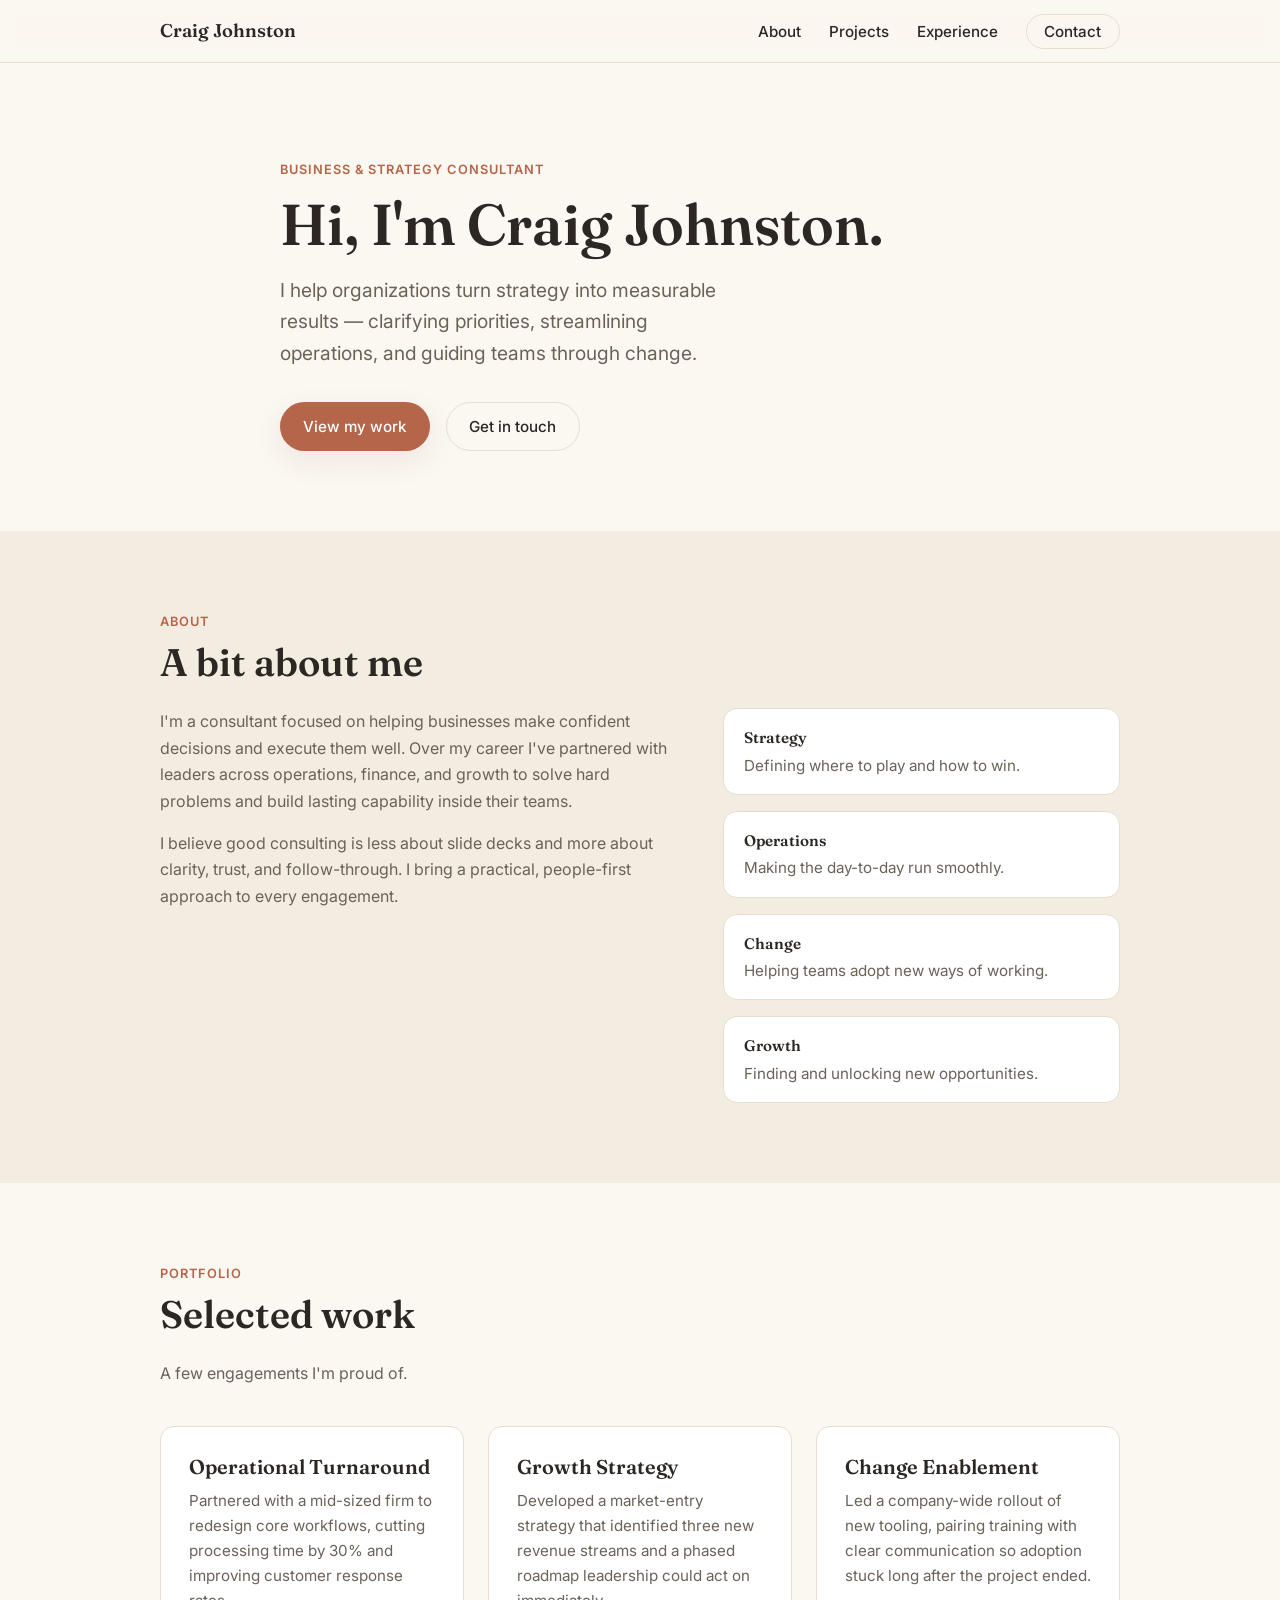
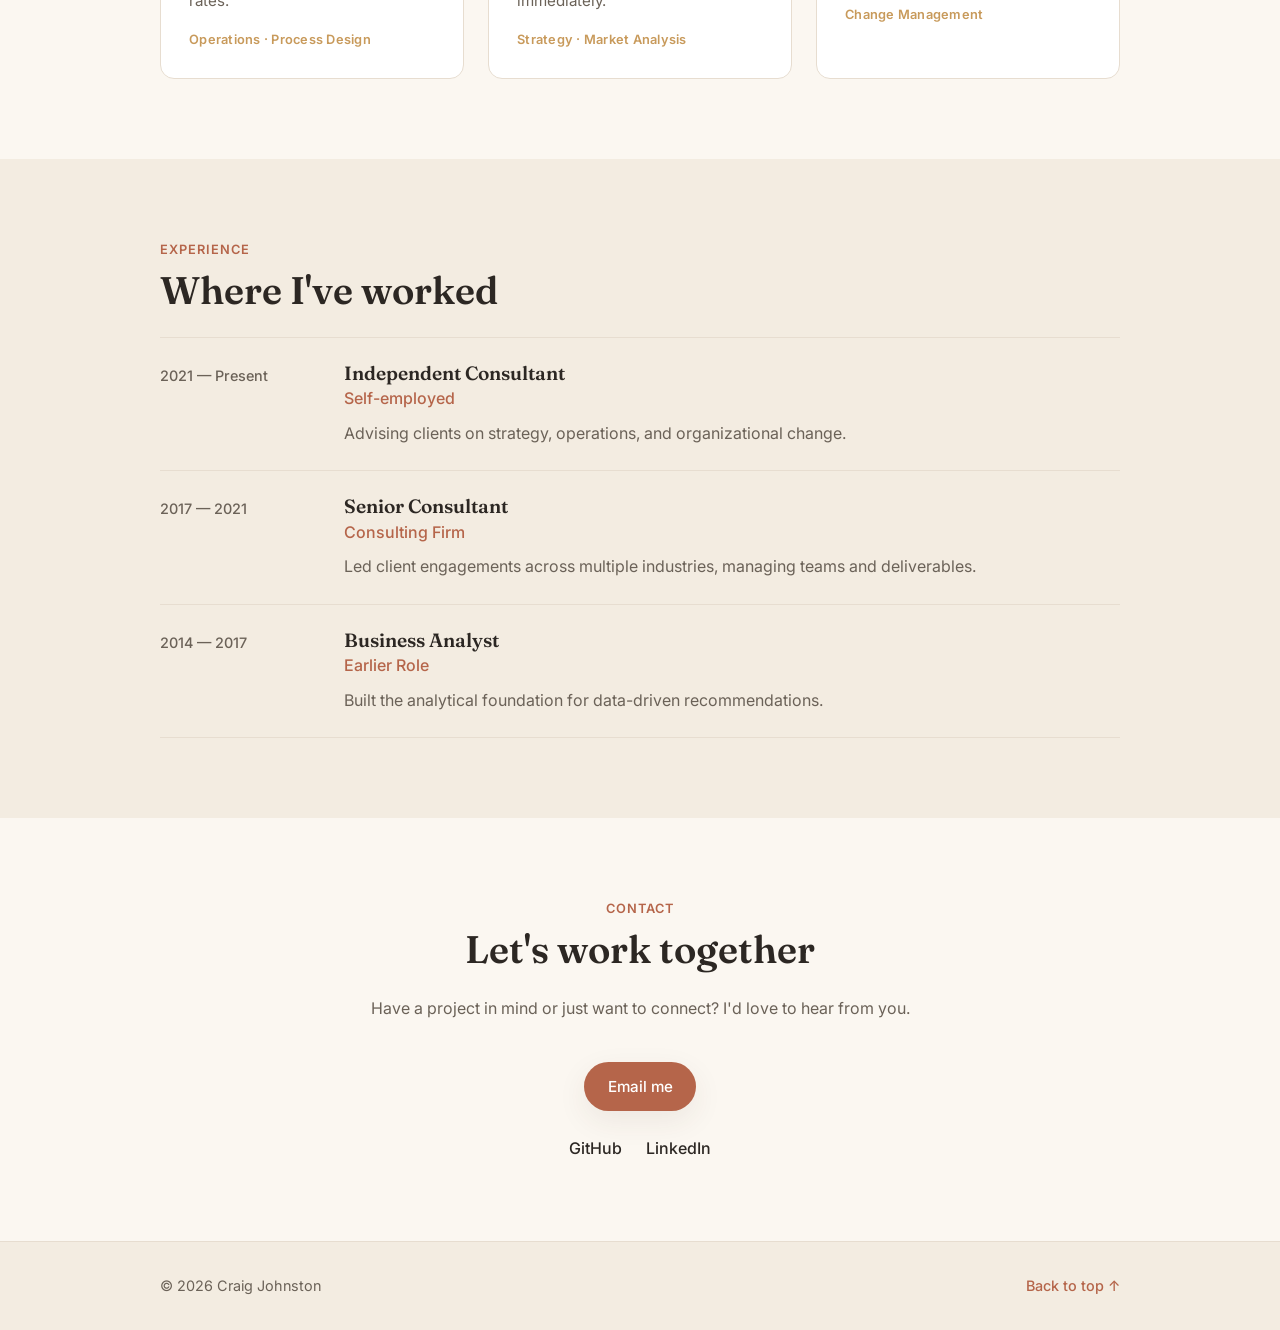
==== index.html @ 2a1696de "Initial commit: personal website Co-Authored-By: Claude Opus 4.7 (1M context) <noreply@anthropic.com" ====
<!DOCTYPE html>
<html lang="en">
<head>
  <meta charset="UTF-8" />
  <meta name="viewport" content="width=device-width, initial-scale=1.0" />
  <title>Craig Johnston — Consultant</title>
  <meta name="description" content="Craig Johnston — business consultant helping organizations turn strategy into measurable results." />

  <!-- Open Graph / social preview -->
  <meta property="og:title" content="Craig Johnston — Consultant" />
  <meta property="og:description" content="Business consultant helping organizations turn strategy into measurable results." />
  <meta property="og:type" content="website" />

  <link rel="icon" href="favicon.svg" type="image/svg+xml" />

  <!-- Fonts: Fraunces (serif headings) + Inter (body) -->
  <link rel="preconnect" href="https://fonts.googleapis.com" />
  <link rel="preconnect" href="https://fonts.gstatic.com" crossorigin />
  <link href="https://fonts.googleapis.com/css2?family=Fraunces:opsz,wght@9..144,400;9..144,500;9..144,600&family=Inter:wght@400;500;600&display=swap" rel="stylesheet" />

  <link rel="stylesheet" href="styles.css" />
</head>
<body>
  <!-- ===== Header / Nav ===== -->
  <header class="site-header" id="top">
    <nav class="nav container" aria-label="Primary">
      <a href="#top" class="brand">Craig&nbsp;Johnston</a>

      <button class="nav-toggle" aria-expanded="false" aria-controls="nav-menu" aria-label="Toggle menu">
        <span></span><span></span><span></span>
      </button>

      <ul class="nav-menu" id="nav-menu">
        <li><a href="#about">About</a></li>
        <li><a href="#projects">Projects</a></li>
        <li><a href="#experience">Experience</a></li>
        <li><a href="#contact" class="nav-cta">Contact</a></li>
      </ul>
    </nav>
  </header>

  <main>
    <!-- ===== Hero ===== -->
    <section class="hero container" id="hero">
      <p class="hero-eyebrow">Business &amp; Strategy Consultant</p>
      <h1 class="hero-title">Hi, I'm Craig Johnston.</h1>
      <p class="hero-lead">
        I help organizations turn strategy into measurable results — clarifying
        priorities, streamlining operations, and guiding teams through change.
      </p>
      <div class="hero-actions">
        <a href="#projects" class="btn btn-primary">View my work</a>
        <a href="#contact" class="btn btn-ghost">Get in touch</a>
      </div>
    </section>

    <!-- ===== About ===== -->
    <section class="section section-alt" id="about">
      <div class="container">
        <p class="section-eyebrow">About</p>
        <h2 class="section-title">A bit about me</h2>
        <div class="about-grid">
          <div class="about-text">
            <p>
              I'm a consultant focused on helping businesses make confident decisions
              and execute them well. Over my career I've partnered with leaders across
              operations, finance, and growth to solve hard problems and build lasting
              capability inside their teams.
            </p>
            <p>
              I believe good consulting is less about slide decks and more about
              clarity, trust, and follow-through. I bring a practical, people-first
              approach to every engagement.
            </p>
            <!-- Edit the paragraphs above to tell your real story. -->
          </div>
          <ul class="about-focus" aria-label="Areas of focus">
            <li><span>Strategy</span>Defining where to play and how to win.</li>
            <li><span>Operations</span>Making the day-to-day run smoothly.</li>
            <li><span>Change</span>Helping teams adopt new ways of working.</li>
            <li><span>Growth</span>Finding and unlocking new opportunities.</li>
          </ul>
        </div>
      </div>
    </section>

    <!-- ===== Projects / Portfolio ===== -->
    <section class="section" id="projects">
      <div class="container">
        <p class="section-eyebrow">Portfolio</p>
        <h2 class="section-title">Selected work</h2>
        <p class="section-intro">
          A few engagements I'm proud of. <!-- Replace these cards with your real projects. -->
        </p>

        <div class="cards">
          <article class="card">
            <h3 class="card-title">Operational Turnaround</h3>
            <p class="card-body">
              Partnered with a mid-sized firm to redesign core workflows, cutting
              processing time by 30% and improving customer response rates.
            </p>
            <p class="card-tag">Operations · Process Design</p>
          </article>

          <article class="card">
            <h3 class="card-title">Growth Strategy</h3>
            <p class="card-body">
              Developed a market-entry strategy that identified three new revenue
              streams and a phased roadmap leadership could act on immediately.
            </p>
            <p class="card-tag">Strategy · Market Analysis</p>
          </article>

          <article class="card">
            <h3 class="card-title">Change Enablement</h3>
            <p class="card-body">
              Led a company-wide rollout of new tooling, pairing training with clear
              communication so adoption stuck long after the project ended.
            </p>
            <p class="card-tag">Change Management</p>
          </article>
        </div>
      </div>
    </section>

    <!-- ===== Experience ===== -->
    <section class="section section-alt" id="experience">
      <div class="container">
        <p class="section-eyebrow">Experience</p>
        <h2 class="section-title">Where I've worked</h2>

        <ol class="timeline">
          <!-- Edit each entry: role, company, dates, and description. -->
          <li class="timeline-item">
            <div class="timeline-meta">
              <span class="timeline-date">2021 — Present</span>
            </div>
            <div class="timeline-content">
              <h3>Independent Consultant</h3>
              <p class="timeline-company">Self-employed</p>
              <p>Advising clients on strategy, operations, and organizational change.</p>
            </div>
          </li>

          <li class="timeline-item">
            <div class="timeline-meta">
              <span class="timeline-date">2017 — 2021</span>
            </div>
            <div class="timeline-content">
              <h3>Senior Consultant</h3>
              <p class="timeline-company">Consulting Firm</p>
              <p>Led client engagements across multiple industries, managing teams and deliverables.</p>
            </div>
          </li>

          <li class="timeline-item">
            <div class="timeline-meta">
              <span class="timeline-date">2014 — 2017</span>
            </div>
            <div class="timeline-content">
              <h3>Business Analyst</h3>
              <p class="timeline-company">Earlier Role</p>
              <p>Built the analytical foundation for data-driven recommendations.</p>
            </div>
          </li>
        </ol>

        <!-- To offer a downloadable résumé, add a PDF to this folder and uncomment:
        <p class="resume-link"><a class="btn btn-ghost" href="resume.pdf">Download résumé (PDF)</a></p>
        -->
      </div>
    </section>

    <!-- ===== Contact ===== -->
    <section class="section" id="contact">
      <div class="container contact">
        <p class="section-eyebrow">Contact</p>
        <h2 class="section-title">Let's work together</h2>
        <p class="section-intro">
          Have a project in mind or just want to connect? I'd love to hear from you.
        </p>
        <div class="contact-actions">
          <!-- Update this email address (or remove it) as you prefer. -->
          <a class="btn btn-primary" href="mailto:csjohnston92@gmail.com">Email me</a>
          <div class="social-links">
            <a href="https://github.com/CTJohnston9801" target="_blank" rel="noopener">GitHub</a>
            <!-- Add your real LinkedIn URL below. -->
            <a href="https://www.linkedin.com/" target="_blank" rel="noopener">LinkedIn</a>
          </div>
        </div>
      </div>
    </section>
  </main>

  <!-- ===== Footer ===== -->
  <footer class="site-footer">
    <div class="container">
      <p>&copy; <span id="year"></span> Craig Johnston</p>
      <a href="#top" class="back-to-top">Back to top ↑</a>
    </div>
  </footer>

  <script src="script.js"></script>
</body>
</html>
---- styles.css ----
/* ===========================================================
   Craig Johnston — personal site
   Warm & professional theme
   =========================================================== */

:root {
  --bg:        #fbf7f1;  /* warm cream */
  --bg-alt:    #f3ece1;  /* deeper cream for alternating sections */
  --card:      #ffffff;
  --ink:       #2c2723;  /* warm near-black */
  --muted:     #6b6258;  /* warm gray, secondary text */
  --accent:    #b5654a;  /* clay / terracotta */
  --accent-dk: #934f3a;  /* darker clay for hover */
  --gold:      #c89a5b;  /* soft secondary accent */
  --border:    #e7ddd0;

  --maxw: 960px;
  --radius: 14px;
  --shadow: 0 10px 30px rgba(76, 56, 42, 0.08);

  --font-head: "Fraunces", Georgia, "Times New Roman", serif;
  --font-body: "Inter", system-ui, -apple-system, "Segoe UI", Roboto, sans-serif;
}

/* ----- Reset & base ----- */
*, *::before, *::after { box-sizing: border-box; }

html { scroll-behavior: smooth; scroll-padding-top: 80px; }

body {
  margin: 0;
  font-family: var(--font-body);
  color: var(--ink);
  background: var(--bg);
  line-height: 1.65;
  -webkit-font-smoothing: antialiased;
}

h1, h2, h3 { font-family: var(--font-head); font-weight: 600; line-height: 1.15; margin: 0; }

p { margin: 0 0 1rem; }

a { color: var(--accent); text-decoration: none; transition: color 0.2s ease; }
a:hover { color: var(--accent-dk); }

.container { width: min(var(--maxw), 92vw); margin-inline: auto; }

/* ----- Buttons ----- */
.btn {
  display: inline-block;
  padding: 0.7rem 1.4rem;
  border-radius: 999px;
  font-weight: 500;
  font-size: 0.95rem;
  cursor: pointer;
  transition: transform 0.15s ease, background 0.2s ease, color 0.2s ease, box-shadow 0.2s ease;
  border: 1.5px solid transparent;
}
.btn:hover { transform: translateY(-2px); }

.btn-primary { background: var(--accent); color: #fff; box-shadow: var(--shadow); }
.btn-primary:hover { background: var(--accent-dk); color: #fff; }

.btn-ghost { background: transparent; color: var(--ink); border-color: var(--border); }
.btn-ghost:hover { border-color: var(--accent); color: var(--accent); }

/* ----- Header / Nav ----- */
.site-header {
  position: sticky;
  top: 0;
  z-index: 50;
  background: rgba(251, 247, 241, 0.85);
  backdrop-filter: saturate(180%) blur(10px);
  border-bottom: 1px solid var(--border);
}
.nav {
  display: flex;
  align-items: center;
  justify-content: space-between;
  padding: 1rem 0;
}
.brand {
  font-family: var(--font-head);
  font-weight: 600;
  font-size: 1.15rem;
  color: var(--ink);
}
.brand:hover { color: var(--accent); }

.nav-menu {
  display: flex;
  gap: 1.75rem;
  list-style: none;
  margin: 0;
  padding: 0;
  align-items: center;
}
.nav-menu a { color: var(--ink); font-weight: 500; font-size: 0.95rem; }
.nav-menu a:hover { color: var(--accent); }
.nav-cta {
  padding: 0.45rem 1.1rem;
  border: 1.5px solid var(--border);
  border-radius: 999px;
}
.nav-cta:hover { border-color: var(--accent); }

.nav-toggle {
  display: none;
  flex-direction: column;
  gap: 5px;
  background: none;
  border: 0;
  cursor: pointer;
  padding: 6px;
}
.nav-toggle span {
  display: block;
  width: 24px;
  height: 2px;
  background: var(--ink);
  transition: transform 0.25s ease, opacity 0.25s ease;
}

/* ----- Hero ----- */
.hero { padding: 6rem 0 5rem; max-width: 720px; }
.hero-eyebrow {
  color: var(--accent);
  font-weight: 600;
  letter-spacing: 0.08em;
  text-transform: uppercase;
  font-size: 0.8rem;
  margin-bottom: 0.75rem;
}
.hero-title { font-size: clamp(2.4rem, 6vw, 3.6rem); margin-bottom: 1rem; }
.hero-lead { font-size: 1.2rem; color: var(--muted); max-width: 38ch; }
.hero-actions { display: flex; gap: 1rem; flex-wrap: wrap; margin-top: 2rem; }

/* ----- Sections ----- */
.section { padding: 5rem 0; }
.section-alt { background: var(--bg-alt); }
.section-eyebrow {
  color: var(--accent);
  font-weight: 600;
  letter-spacing: 0.08em;
  text-transform: uppercase;
  font-size: 0.8rem;
  margin-bottom: 0.5rem;
}
.section-title { font-size: clamp(1.8rem, 4vw, 2.4rem); margin-bottom: 1.5rem; }
.section-intro { color: var(--muted); max-width: 55ch; margin-bottom: 2.5rem; }

/* ----- About ----- */
.about-grid { display: grid; grid-template-columns: 1.3fr 1fr; gap: 3rem; align-items: start; }
.about-text p { color: var(--muted); }
.about-focus { list-style: none; margin: 0; padding: 0; display: grid; gap: 1rem; }
.about-focus li {
  background: var(--card);
  border: 1px solid var(--border);
  border-radius: var(--radius);
  padding: 1rem 1.2rem;
  font-size: 0.95rem;
  color: var(--muted);
}
.about-focus span {
  display: block;
  font-family: var(--font-head);
  font-weight: 600;
  color: var(--ink);
  margin-bottom: 0.15rem;
}

/* ----- Cards / Projects ----- */
.cards { display: grid; grid-template-columns: repeat(3, 1fr); gap: 1.5rem; }
.card {
  background: var(--card);
  border: 1px solid var(--border);
  border-radius: var(--radius);
  padding: 1.75rem;
  transition: transform 0.2s ease, box-shadow 0.2s ease;
}
.card:hover { transform: translateY(-4px); box-shadow: var(--shadow); }
.card-title { font-size: 1.25rem; margin-bottom: 0.6rem; }
.card-body { color: var(--muted); font-size: 0.95rem; }
.card-tag {
  margin: 0;
  font-size: 0.8rem;
  color: var(--gold);
  font-weight: 600;
  letter-spacing: 0.02em;
}

/* ----- Timeline / Experience ----- */
.timeline { list-style: none; margin: 0; padding: 0; display: grid; gap: 0; }
.timeline-item {
  display: grid;
  grid-template-columns: 160px 1fr;
  gap: 1.5rem;
  padding: 1.5rem 0;
  border-top: 1px solid var(--border);
}
.timeline-item:last-child { border-bottom: 1px solid var(--border); }
.timeline-date { color: var(--muted); font-size: 0.9rem; font-weight: 500; }
.timeline-content h3 { font-size: 1.2rem; }
.timeline-company { color: var(--accent); font-weight: 500; margin: 0.1rem 0 0.5rem; }
.timeline-content p:last-child { color: var(--muted); margin: 0; }
.resume-link { margin-top: 2rem; }

/* ----- Contact ----- */
.contact { text-align: center; max-width: 640px; }
.contact .section-eyebrow,
.contact .section-intro { margin-inline: auto; }
.contact-actions { display: flex; flex-direction: column; align-items: center; gap: 1.5rem; }
.social-links { display: flex; gap: 1.5rem; }
.social-links a { font-weight: 500; color: var(--ink); }
.social-links a:hover { color: var(--accent); }

/* ----- Footer ----- */
.site-footer {
  border-top: 1px solid var(--border);
  padding: 2rem 0;
  background: var(--bg-alt);
}
.site-footer .container {
  display: flex;
  justify-content: space-between;
  align-items: center;
  flex-wrap: wrap;
  gap: 1rem;
}
.site-footer p { margin: 0; color: var(--muted); font-size: 0.9rem; }
.back-to-top { font-size: 0.9rem; font-weight: 500; }

/* ----- Scroll reveal ----- */
.reveal { opacity: 0; transform: translateY(20px); transition: opacity 0.6s ease, transform 0.6s ease; }
.reveal.is-visible { opacity: 1; transform: none; }

/* ----- Responsive ----- */
@media (max-width: 760px) {
  .nav-toggle { display: flex; }
  .nav-menu {
    position: absolute;
    top: 100%;
    left: 0;
    right: 0;
    flex-direction: column;
    gap: 0;
    background: var(--bg);
    border-bottom: 1px solid var(--border);
    padding: 0.5rem 0;
    max-height: 0;
    overflow: hidden;
    transition: max-height 0.3s ease;
  }
  .nav-menu.open { max-height: 320px; }
  .nav-menu li { width: 100%; }
  .nav-menu a { display: block; padding: 0.85rem 4vw; width: 100%; }
  .nav-cta { border: 0; border-radius: 0; }

  .about-grid { grid-template-columns: 1fr; gap: 2rem; }
  .cards { grid-template-columns: 1fr; }
  .timeline-item { grid-template-columns: 1fr; gap: 0.4rem; }
}

/* ----- Respect reduced-motion preferences ----- */
@media (prefers-reduced-motion: reduce) {
  html { scroll-behavior: auto; }
  * { transition: none !important; }
  .reveal { opacity: 1; transform: none; }
}
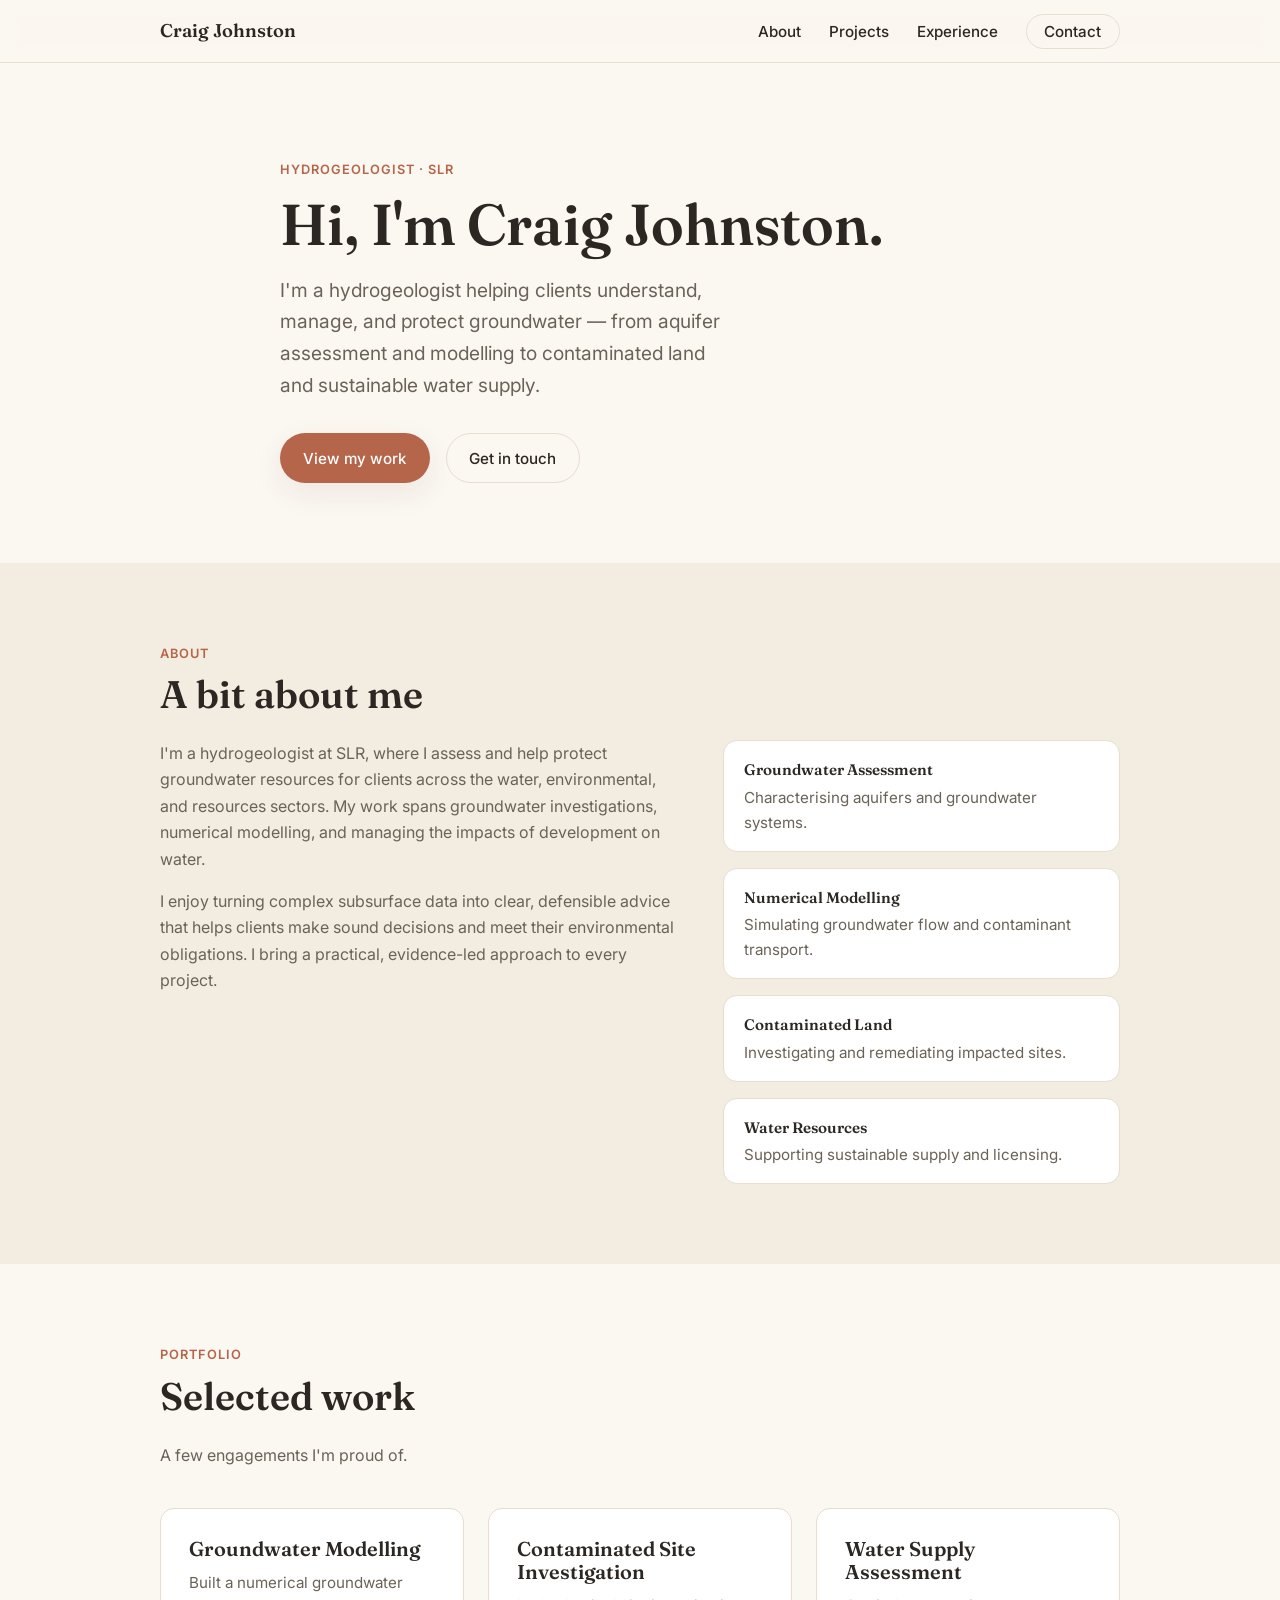
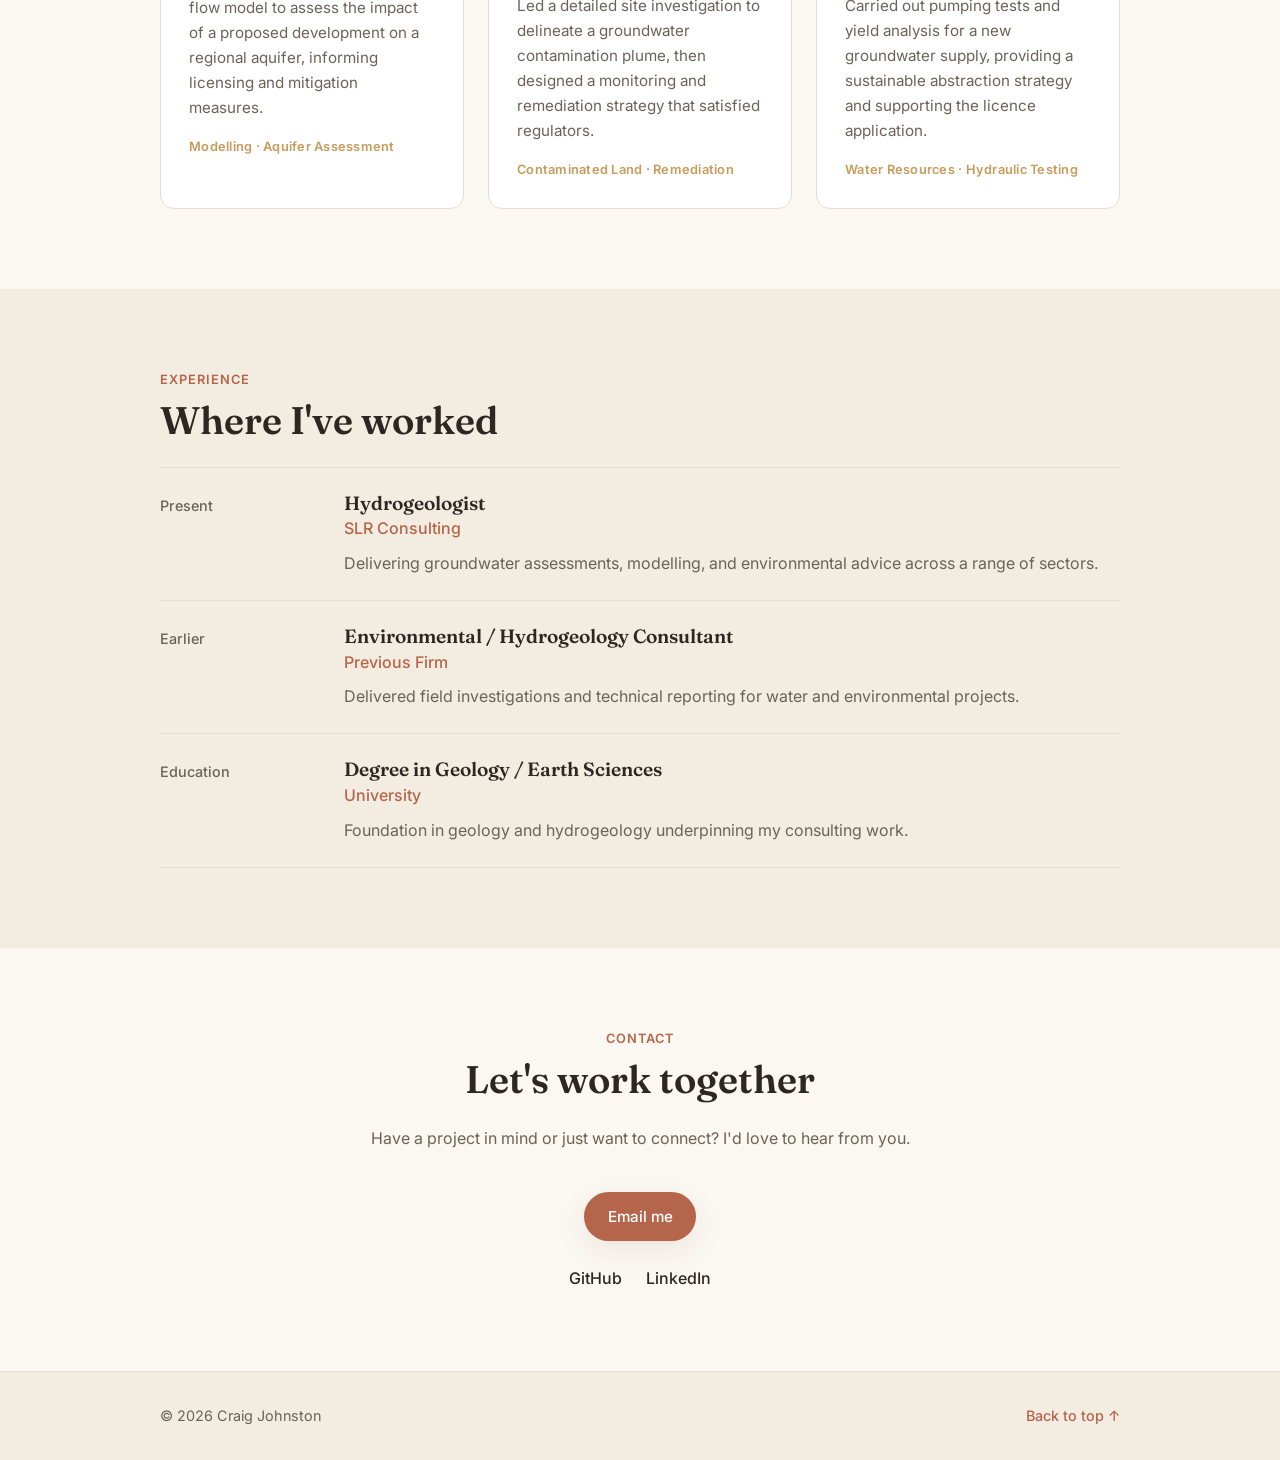
==== commit 5545a867: "Retheme content: hydrogeologist at SLR Co-Authored-By: Claude Opus 4.7 (1M context) <noreply@anthrop" ====
--- a/index.html
+++ b/index.html
@@ -3,12 +3,12 @@
 <head>
   <meta charset="UTF-8" />
   <meta name="viewport" content="width=device-width, initial-scale=1.0" />
-  <title>Craig Johnston — Consultant</title>
-  <meta name="description" content="Craig Johnston — business consultant helping organizations turn strategy into measurable results." />
+  <title>Craig Johnston — Hydrogeologist</title>
+  <meta name="description" content="Craig Johnston — hydrogeologist at SLR, specialising in groundwater assessment, modelling, and environmental advice." />
 
   <!-- Open Graph / social preview -->
-  <meta property="og:title" content="Craig Johnston — Consultant" />
-  <meta property="og:description" content="Business consultant helping organizations turn strategy into measurable results." />
+  <meta property="og:title" content="Craig Johnston — Hydrogeologist" />
+  <meta property="og:description" content="Hydrogeologist at SLR — groundwater assessment, modelling, and environmental advice." />
   <meta property="og:type" content="website" />
 
   <link rel="icon" href="favicon.svg" type="image/svg+xml" />
@@ -42,11 +42,12 @@
   <main>
     <!-- ===== Hero ===== -->
     <section class="hero container" id="hero">
-      <p class="hero-eyebrow">Business &amp; Strategy Consultant</p>
+      <p class="hero-eyebrow">Hydrogeologist · SLR</p>
       <h1 class="hero-title">Hi, I'm Craig Johnston.</h1>
       <p class="hero-lead">
-        I help organizations turn strategy into measurable results — clarifying
-        priorities, streamlining operations, and guiding teams through change.
+        I'm a hydrogeologist helping clients understand, manage, and protect
+        groundwater — from aquifer assessment and modelling to contaminated land
+        and sustainable water supply.
       </p>
       <div class="hero-actions">
         <a href="#projects" class="btn btn-primary">View my work</a>
@@ -62,23 +63,23 @@
         <div class="about-grid">
           <div class="about-text">
             <p>
-              I'm a consultant focused on helping businesses make confident decisions
-              and execute them well. Over my career I've partnered with leaders across
-              operations, finance, and growth to solve hard problems and build lasting
-              capability inside their teams.
+              I'm a hydrogeologist at SLR, where I assess and help protect groundwater
+              resources for clients across the water, environmental, and resources
+              sectors. My work spans groundwater investigations, numerical modelling,
+              and managing the impacts of development on water.
             </p>
             <p>
-              I believe good consulting is less about slide decks and more about
-              clarity, trust, and follow-through. I bring a practical, people-first
-              approach to every engagement.
+              I enjoy turning complex subsurface data into clear, defensible advice
+              that helps clients make sound decisions and meet their environmental
+              obligations. I bring a practical, evidence-led approach to every project.
             </p>
             <!-- Edit the paragraphs above to tell your real story. -->
           </div>
           <ul class="about-focus" aria-label="Areas of focus">
-            <li><span>Strategy</span>Defining where to play and how to win.</li>
-            <li><span>Operations</span>Making the day-to-day run smoothly.</li>
-            <li><span>Change</span>Helping teams adopt new ways of working.</li>
-            <li><span>Growth</span>Finding and unlocking new opportunities.</li>
+            <li><span>Groundwater Assessment</span>Characterising aquifers and groundwater systems.</li>
+            <li><span>Numerical Modelling</span>Simulating groundwater flow and contaminant transport.</li>
+            <li><span>Contaminated Land</span>Investigating and remediating impacted sites.</li>
+            <li><span>Water Resources</span>Supporting sustainable supply and licensing.</li>
           </ul>
         </div>
       </div>
@@ -95,30 +96,33 @@
 
         <div class="cards">
           <article class="card">
-            <h3 class="card-title">Operational Turnaround</h3>
+            <h3 class="card-title">Groundwater Modelling</h3>
             <p class="card-body">
-              Partnered with a mid-sized firm to redesign core workflows, cutting
-              processing time by 30% and improving customer response rates.
-            </p>
-            <p class="card-tag">Operations · Process Design</p>
+              Built a numerical groundwater flow model to assess the impact of a
+              proposed development on a regional aquifer, informing licensing and
+              mitigation measures.
+            </p>
+            <p class="card-tag">Modelling · Aquifer Assessment</p>
           </article>
 
           <article class="card">
-            <h3 class="card-title">Growth Strategy</h3>
+            <h3 class="card-title">Contaminated Site Investigation</h3>
             <p class="card-body">
-              Developed a market-entry strategy that identified three new revenue
-              streams and a phased roadmap leadership could act on immediately.
-            </p>
-            <p class="card-tag">Strategy · Market Analysis</p>
+              Led a detailed site investigation to delineate a groundwater
+              contamination plume, then designed a monitoring and remediation
+              strategy that satisfied regulators.
+            </p>
+            <p class="card-tag">Contaminated Land · Remediation</p>
           </article>
 
           <article class="card">
-            <h3 class="card-title">Change Enablement</h3>
+            <h3 class="card-title">Water Supply Assessment</h3>
             <p class="card-body">
-              Led a company-wide rollout of new tooling, pairing training with clear
-              communication so adoption stuck long after the project ended.
-            </p>
-            <p class="card-tag">Change Management</p>
+              Carried out pumping tests and yield analysis for a new groundwater
+              supply, providing a sustainable abstraction strategy and supporting
+              the licence application.
+            </p>
+            <p class="card-tag">Water Resources · Hydraulic Testing</p>
           </article>
         </div>
       </div>
@@ -134,34 +138,34 @@
           <!-- Edit each entry: role, company, dates, and description. -->
           <li class="timeline-item">
             <div class="timeline-meta">
-              <span class="timeline-date">2021 — Present</span>
+              <span class="timeline-date">Present</span>
             </div>
             <div class="timeline-content">
-              <h3>Independent Consultant</h3>
-              <p class="timeline-company">Self-employed</p>
-              <p>Advising clients on strategy, operations, and organizational change.</p>
+              <h3>Hydrogeologist</h3>
+              <p class="timeline-company">SLR Consulting</p>
+              <p>Delivering groundwater assessments, modelling, and environmental advice across a range of sectors.</p>
             </div>
           </li>
 
           <li class="timeline-item">
             <div class="timeline-meta">
-              <span class="timeline-date">2017 — 2021</span>
+              <span class="timeline-date">Earlier</span>
             </div>
             <div class="timeline-content">
-              <h3>Senior Consultant</h3>
-              <p class="timeline-company">Consulting Firm</p>
-              <p>Led client engagements across multiple industries, managing teams and deliverables.</p>
+              <h3>Environmental / Hydrogeology Consultant</h3>
+              <p class="timeline-company">Previous Firm</p>
+              <p>Delivered field investigations and technical reporting for water and environmental projects.</p>
             </div>
           </li>
 
           <li class="timeline-item">
             <div class="timeline-meta">
-              <span class="timeline-date">2014 — 2017</span>
+              <span class="timeline-date">Education</span>
             </div>
             <div class="timeline-content">
-              <h3>Business Analyst</h3>
-              <p class="timeline-company">Earlier Role</p>
-              <p>Built the analytical foundation for data-driven recommendations.</p>
+              <h3>Degree in Geology / Earth Sciences</h3>
+              <p class="timeline-company">University</p>
+              <p>Foundation in geology and hydrogeology underpinning my consulting work.</p>
             </div>
           </li>
         </ol>
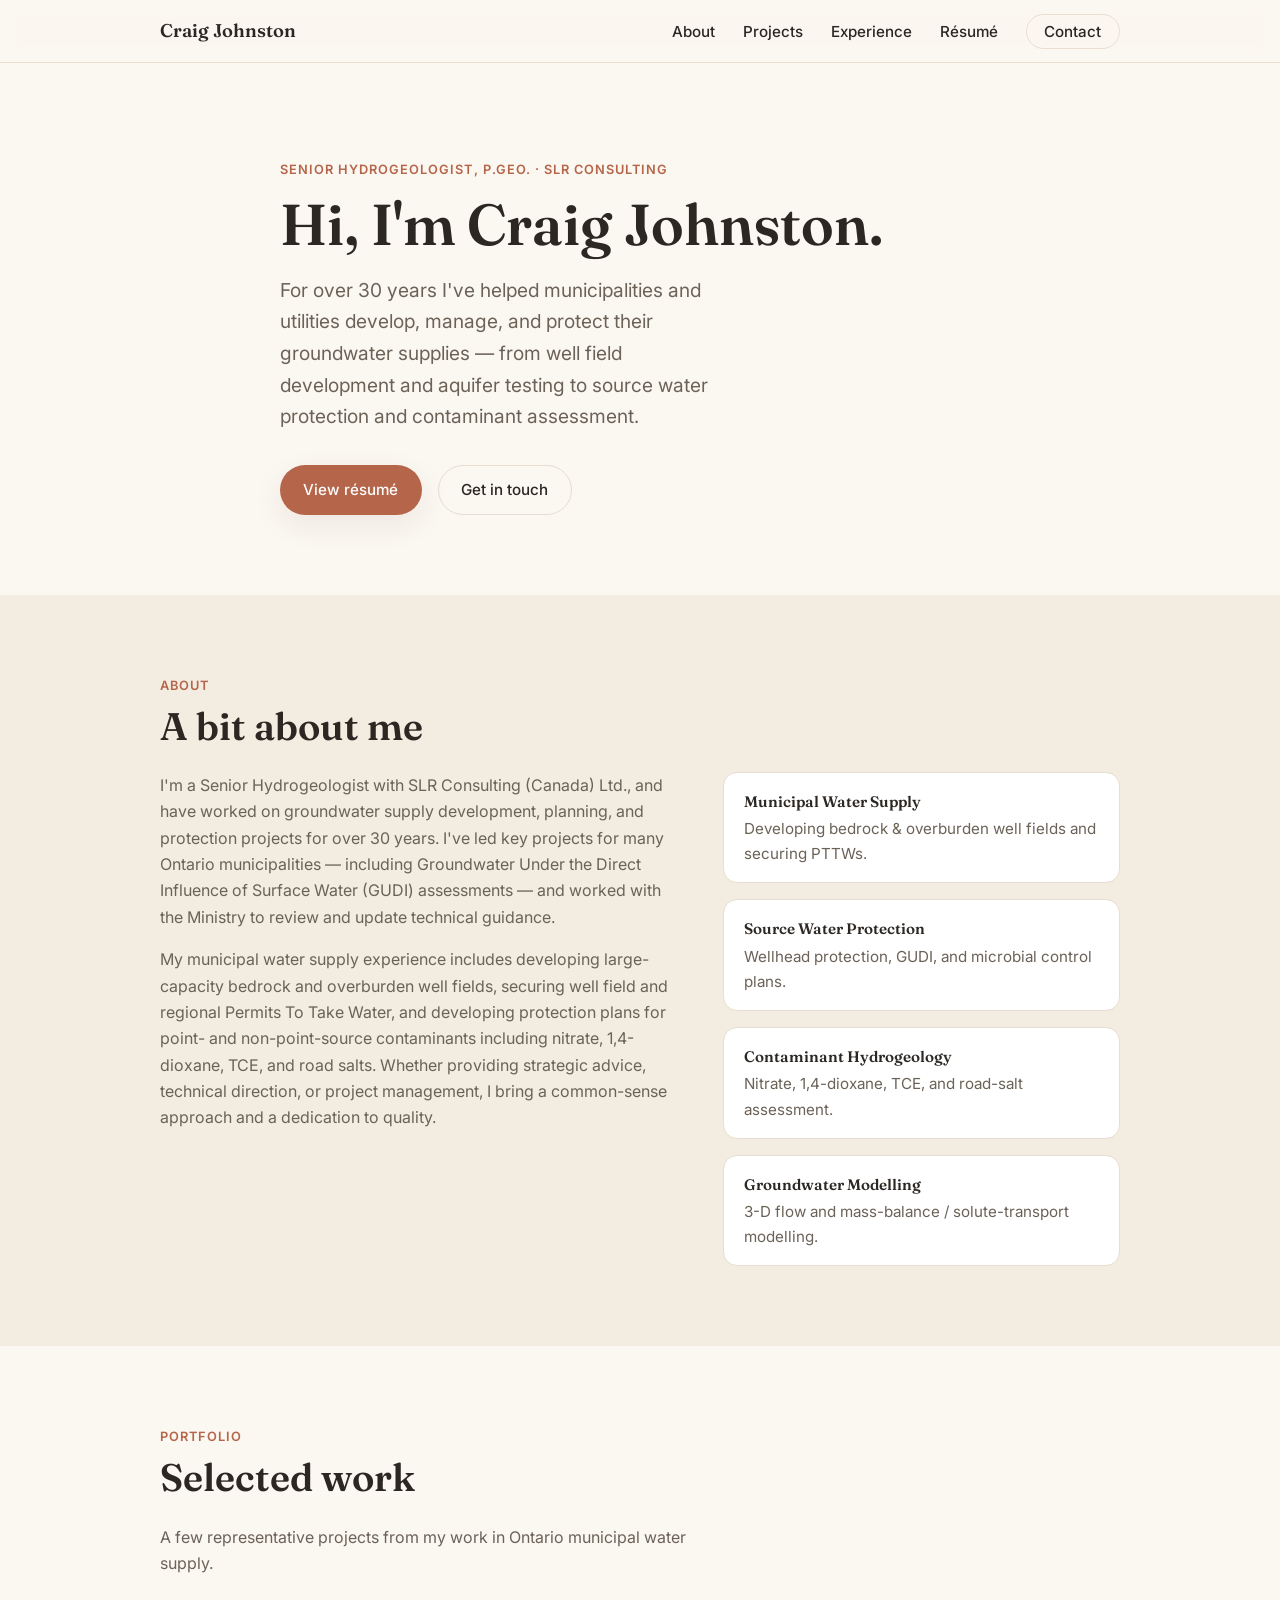
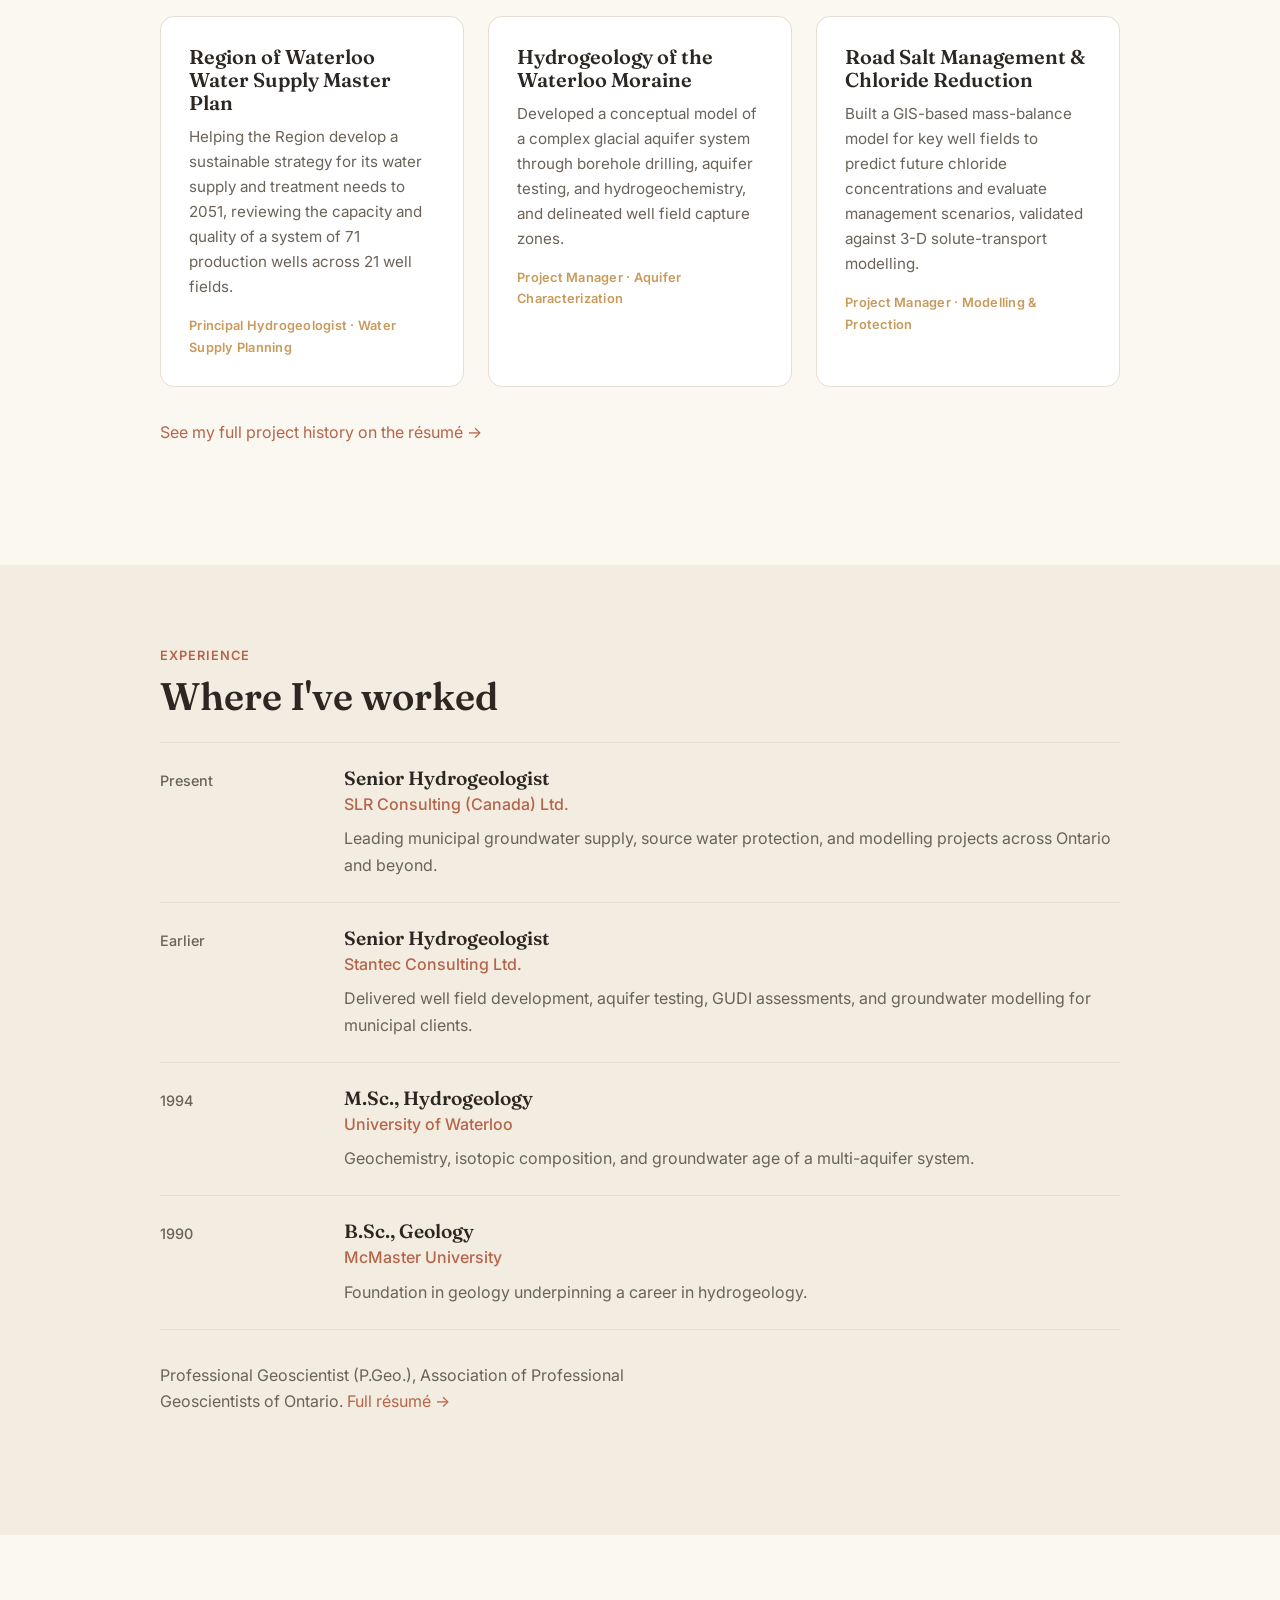
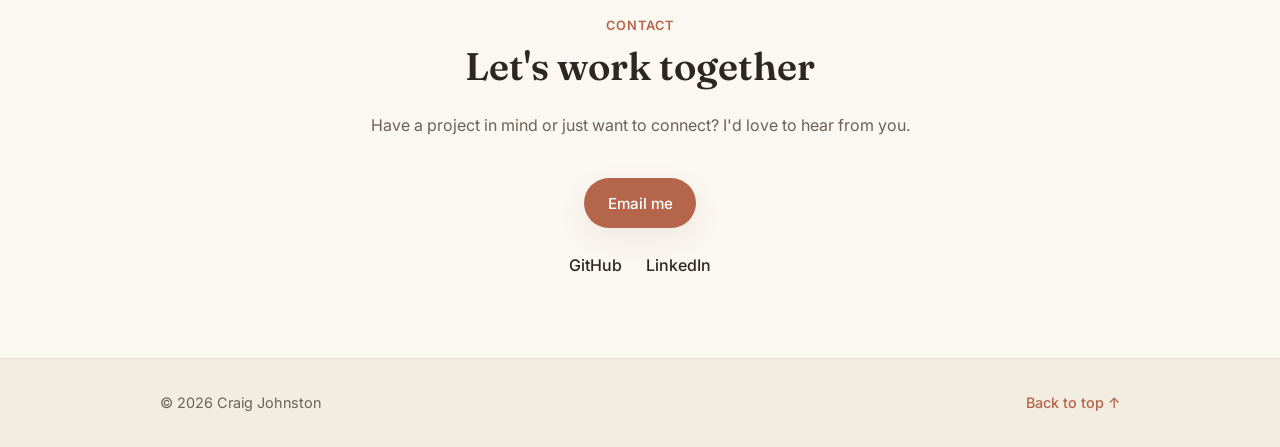
==== commit 78db6467: "Add styled résumé page and populate real CV content - Generate resume.html from CV (43 projects, edu" ====
--- a/index.html
+++ b/index.html
@@ -3,12 +3,12 @@
 <head>
   <meta charset="UTF-8" />
   <meta name="viewport" content="width=device-width, initial-scale=1.0" />
-  <title>Craig Johnston — Hydrogeologist</title>
-  <meta name="description" content="Craig Johnston — hydrogeologist at SLR, specialising in groundwater assessment, modelling, and environmental advice." />
+  <title>Craig Johnston — Senior Hydrogeologist</title>
+  <meta name="description" content="Craig Johnston — Senior Hydrogeologist (P.Geo.) at SLR Consulting, with 30+ years in municipal groundwater supply, source water protection, and modelling." />
 
   <!-- Open Graph / social preview -->
-  <meta property="og:title" content="Craig Johnston — Hydrogeologist" />
-  <meta property="og:description" content="Hydrogeologist at SLR — groundwater assessment, modelling, and environmental advice." />
+  <meta property="og:title" content="Craig Johnston — Senior Hydrogeologist" />
+  <meta property="og:description" content="Senior Hydrogeologist (P.Geo.) at SLR — 30+ years in municipal groundwater supply, protection, and modelling." />
   <meta property="og:type" content="website" />
 
   <link rel="icon" href="favicon.svg" type="image/svg+xml" />
@@ -34,6 +34,7 @@
         <li><a href="#about">About</a></li>
         <li><a href="#projects">Projects</a></li>
         <li><a href="#experience">Experience</a></li>
+        <li><a href="resume.html">Résumé</a></li>
         <li><a href="#contact" class="nav-cta">Contact</a></li>
       </ul>
     </nav>
@@ -42,15 +43,15 @@
   <main>
     <!-- ===== Hero ===== -->
     <section class="hero container" id="hero">
-      <p class="hero-eyebrow">Hydrogeologist · SLR</p>
+      <p class="hero-eyebrow">Senior Hydrogeologist, P.Geo. · SLR Consulting</p>
       <h1 class="hero-title">Hi, I'm Craig Johnston.</h1>
       <p class="hero-lead">
-        I'm a hydrogeologist helping clients understand, manage, and protect
-        groundwater — from aquifer assessment and modelling to contaminated land
-        and sustainable water supply.
+        For over 30 years I've helped municipalities and utilities develop, manage,
+        and protect their groundwater supplies — from well field development and
+        aquifer testing to source water protection and contaminant assessment.
       </p>
       <div class="hero-actions">
-        <a href="#projects" class="btn btn-primary">View my work</a>
+        <a href="resume.html" class="btn btn-primary">View résumé</a>
         <a href="#contact" class="btn btn-ghost">Get in touch</a>
       </div>
     </section>
@@ -63,23 +64,28 @@
         <div class="about-grid">
           <div class="about-text">
             <p>
-              I'm a hydrogeologist at SLR, where I assess and help protect groundwater
-              resources for clients across the water, environmental, and resources
-              sectors. My work spans groundwater investigations, numerical modelling,
-              and managing the impacts of development on water.
+              I'm a Senior Hydrogeologist with SLR Consulting (Canada) Ltd., and have
+              worked on groundwater supply development, planning, and protection
+              projects for over 30 years. I've led key projects for many Ontario
+              municipalities — including Groundwater Under the Direct Influence of
+              Surface Water (GUDI) assessments — and worked with the Ministry to
+              review and update technical guidance.
             </p>
             <p>
-              I enjoy turning complex subsurface data into clear, defensible advice
-              that helps clients make sound decisions and meet their environmental
-              obligations. I bring a practical, evidence-led approach to every project.
-            </p>
-            <!-- Edit the paragraphs above to tell your real story. -->
+              My municipal water supply experience includes developing large-capacity
+              bedrock and overburden well fields, securing well field and regional
+              Permits To Take Water, and developing protection plans for point- and
+              non-point-source contaminants including nitrate, 1,4-dioxane, TCE, and
+              road salts. Whether providing strategic advice, technical direction, or
+              project management, I bring a common-sense approach and a dedication to
+              quality.
+            </p>
           </div>
           <ul class="about-focus" aria-label="Areas of focus">
-            <li><span>Groundwater Assessment</span>Characterising aquifers and groundwater systems.</li>
-            <li><span>Numerical Modelling</span>Simulating groundwater flow and contaminant transport.</li>
-            <li><span>Contaminated Land</span>Investigating and remediating impacted sites.</li>
-            <li><span>Water Resources</span>Supporting sustainable supply and licensing.</li>
+            <li><span>Municipal Water Supply</span>Developing bedrock &amp; overburden well fields and securing PTTWs.</li>
+            <li><span>Source Water Protection</span>Wellhead protection, GUDI, and microbial control plans.</li>
+            <li><span>Contaminant Hydrogeology</span>Nitrate, 1,4-dioxane, TCE, and road-salt assessment.</li>
+            <li><span>Groundwater Modelling</span>3-D flow and mass-balance / solute-transport modelling.</li>
           </ul>
         </div>
       </div>
@@ -91,40 +97,44 @@
         <p class="section-eyebrow">Portfolio</p>
         <h2 class="section-title">Selected work</h2>
         <p class="section-intro">
-          A few engagements I'm proud of. <!-- Replace these cards with your real projects. -->
+          A few representative projects from my work in Ontario municipal water supply.
         </p>
 
         <div class="cards">
           <article class="card">
-            <h3 class="card-title">Groundwater Modelling</h3>
+            <h3 class="card-title">Region of Waterloo Water Supply Master Plan</h3>
             <p class="card-body">
-              Built a numerical groundwater flow model to assess the impact of a
-              proposed development on a regional aquifer, informing licensing and
-              mitigation measures.
-            </p>
-            <p class="card-tag">Modelling · Aquifer Assessment</p>
+              Helping the Region develop a sustainable strategy for its water supply
+              and treatment needs to 2051, reviewing the capacity and quality of a
+              system of 71 production wells across 21 well fields.
+            </p>
+            <p class="card-tag">Principal Hydrogeologist · Water Supply Planning</p>
           </article>
 
           <article class="card">
-            <h3 class="card-title">Contaminated Site Investigation</h3>
+            <h3 class="card-title">Hydrogeology of the Waterloo Moraine</h3>
             <p class="card-body">
-              Led a detailed site investigation to delineate a groundwater
-              contamination plume, then designed a monitoring and remediation
-              strategy that satisfied regulators.
-            </p>
-            <p class="card-tag">Contaminated Land · Remediation</p>
+              Developed a conceptual model of a complex glacial aquifer system through
+              borehole drilling, aquifer testing, and hydrogeochemistry, and
+              delineated well field capture zones.
+            </p>
+            <p class="card-tag">Project Manager · Aquifer Characterization</p>
           </article>
 
           <article class="card">
-            <h3 class="card-title">Water Supply Assessment</h3>
+            <h3 class="card-title">Road Salt Management &amp; Chloride Reduction</h3>
             <p class="card-body">
-              Carried out pumping tests and yield analysis for a new groundwater
-              supply, providing a sustainable abstraction strategy and supporting
-              the licence application.
-            </p>
-            <p class="card-tag">Water Resources · Hydraulic Testing</p>
+              Built a GIS-based mass-balance model for key well fields to predict
+              future chloride concentrations and evaluate management scenarios,
+              validated against 3-D solute-transport modelling.
+            </p>
+            <p class="card-tag">Project Manager · Modelling &amp; Protection</p>
           </article>
         </div>
+
+        <p class="section-intro" style="margin-top: 2rem;">
+          <a href="resume.html">See my full project history on the résumé &rarr;</a>
+        </p>
       </div>
     </section>
 
@@ -135,15 +145,14 @@
         <h2 class="section-title">Where I've worked</h2>
 
         <ol class="timeline">
-          <!-- Edit each entry: role, company, dates, and description. -->
           <li class="timeline-item">
             <div class="timeline-meta">
               <span class="timeline-date">Present</span>
             </div>
             <div class="timeline-content">
-              <h3>Hydrogeologist</h3>
-              <p class="timeline-company">SLR Consulting</p>
-              <p>Delivering groundwater assessments, modelling, and environmental advice across a range of sectors.</p>
+              <h3>Senior Hydrogeologist</h3>
+              <p class="timeline-company">SLR Consulting (Canada) Ltd.</p>
+              <p>Leading municipal groundwater supply, source water protection, and modelling projects across Ontario and beyond.</p>
             </div>
           </li>
 
@@ -152,27 +161,39 @@
               <span class="timeline-date">Earlier</span>
             </div>
             <div class="timeline-content">
-              <h3>Environmental / Hydrogeology Consultant</h3>
-              <p class="timeline-company">Previous Firm</p>
-              <p>Delivered field investigations and technical reporting for water and environmental projects.</p>
-            </div>
-          </li>
-
-          <li class="timeline-item">
-            <div class="timeline-meta">
-              <span class="timeline-date">Education</span>
-            </div>
-            <div class="timeline-content">
-              <h3>Degree in Geology / Earth Sciences</h3>
-              <p class="timeline-company">University</p>
-              <p>Foundation in geology and hydrogeology underpinning my consulting work.</p>
+              <h3>Senior Hydrogeologist</h3>
+              <p class="timeline-company">Stantec Consulting Ltd.</p>
+              <p>Delivered well field development, aquifer testing, GUDI assessments, and groundwater modelling for municipal clients.</p>
+            </div>
+          </li>
+
+          <li class="timeline-item">
+            <div class="timeline-meta">
+              <span class="timeline-date">1994</span>
+            </div>
+            <div class="timeline-content">
+              <h3>M.Sc., Hydrogeology</h3>
+              <p class="timeline-company">University of Waterloo</p>
+              <p>Geochemistry, isotopic composition, and groundwater age of a multi-aquifer system.</p>
+            </div>
+          </li>
+
+          <li class="timeline-item">
+            <div class="timeline-meta">
+              <span class="timeline-date">1990</span>
+            </div>
+            <div class="timeline-content">
+              <h3>B.Sc., Geology</h3>
+              <p class="timeline-company">McMaster University</p>
+              <p>Foundation in geology underpinning a career in hydrogeology.</p>
             </div>
           </li>
         </ol>
 
-        <!-- To offer a downloadable résumé, add a PDF to this folder and uncomment:
-        <p class="resume-link"><a class="btn btn-ghost" href="resume.pdf">Download résumé (PDF)</a></p>
-        -->
+        <p class="section-intro" style="margin-top: 2rem;">
+          Professional Geoscientist (P.Geo.), Association of Professional Geoscientists of Ontario.
+          <a href="resume.html">Full résumé &rarr;</a>
+        </p>
       </div>
     </section>
 
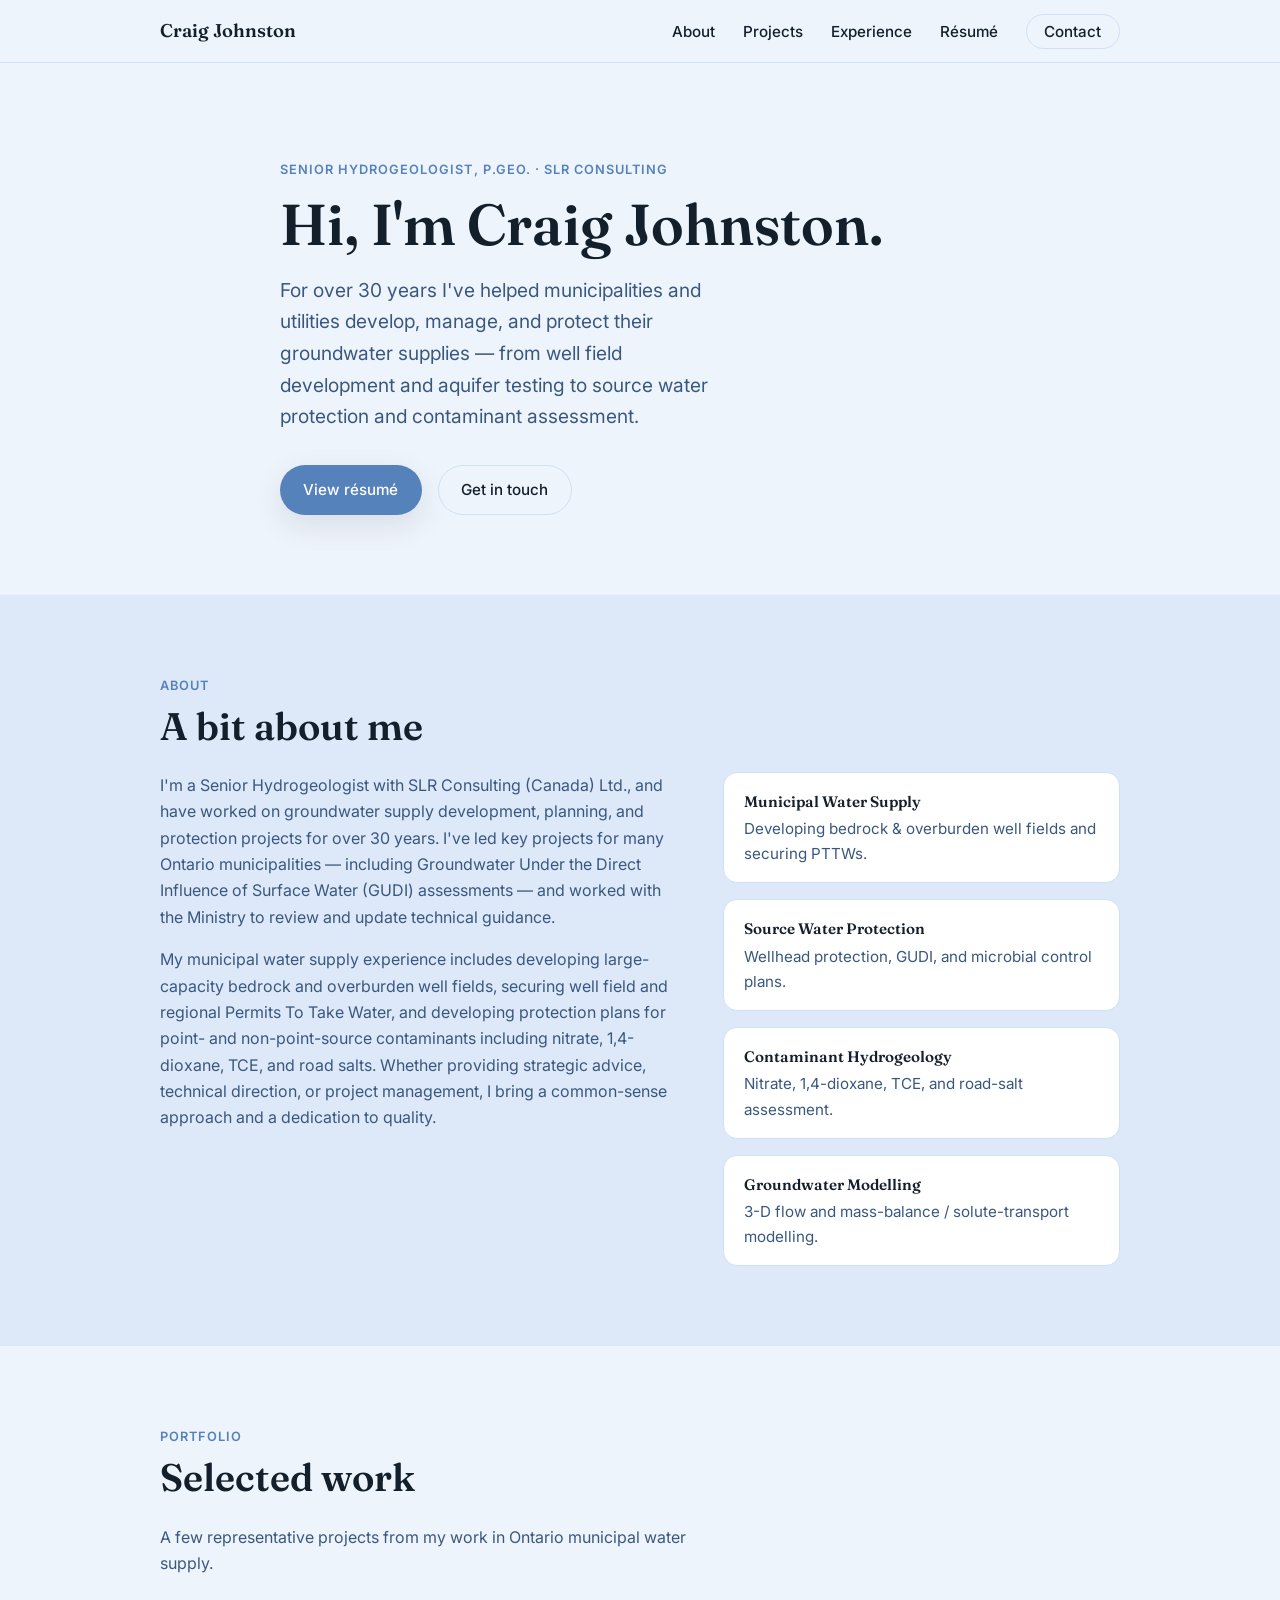
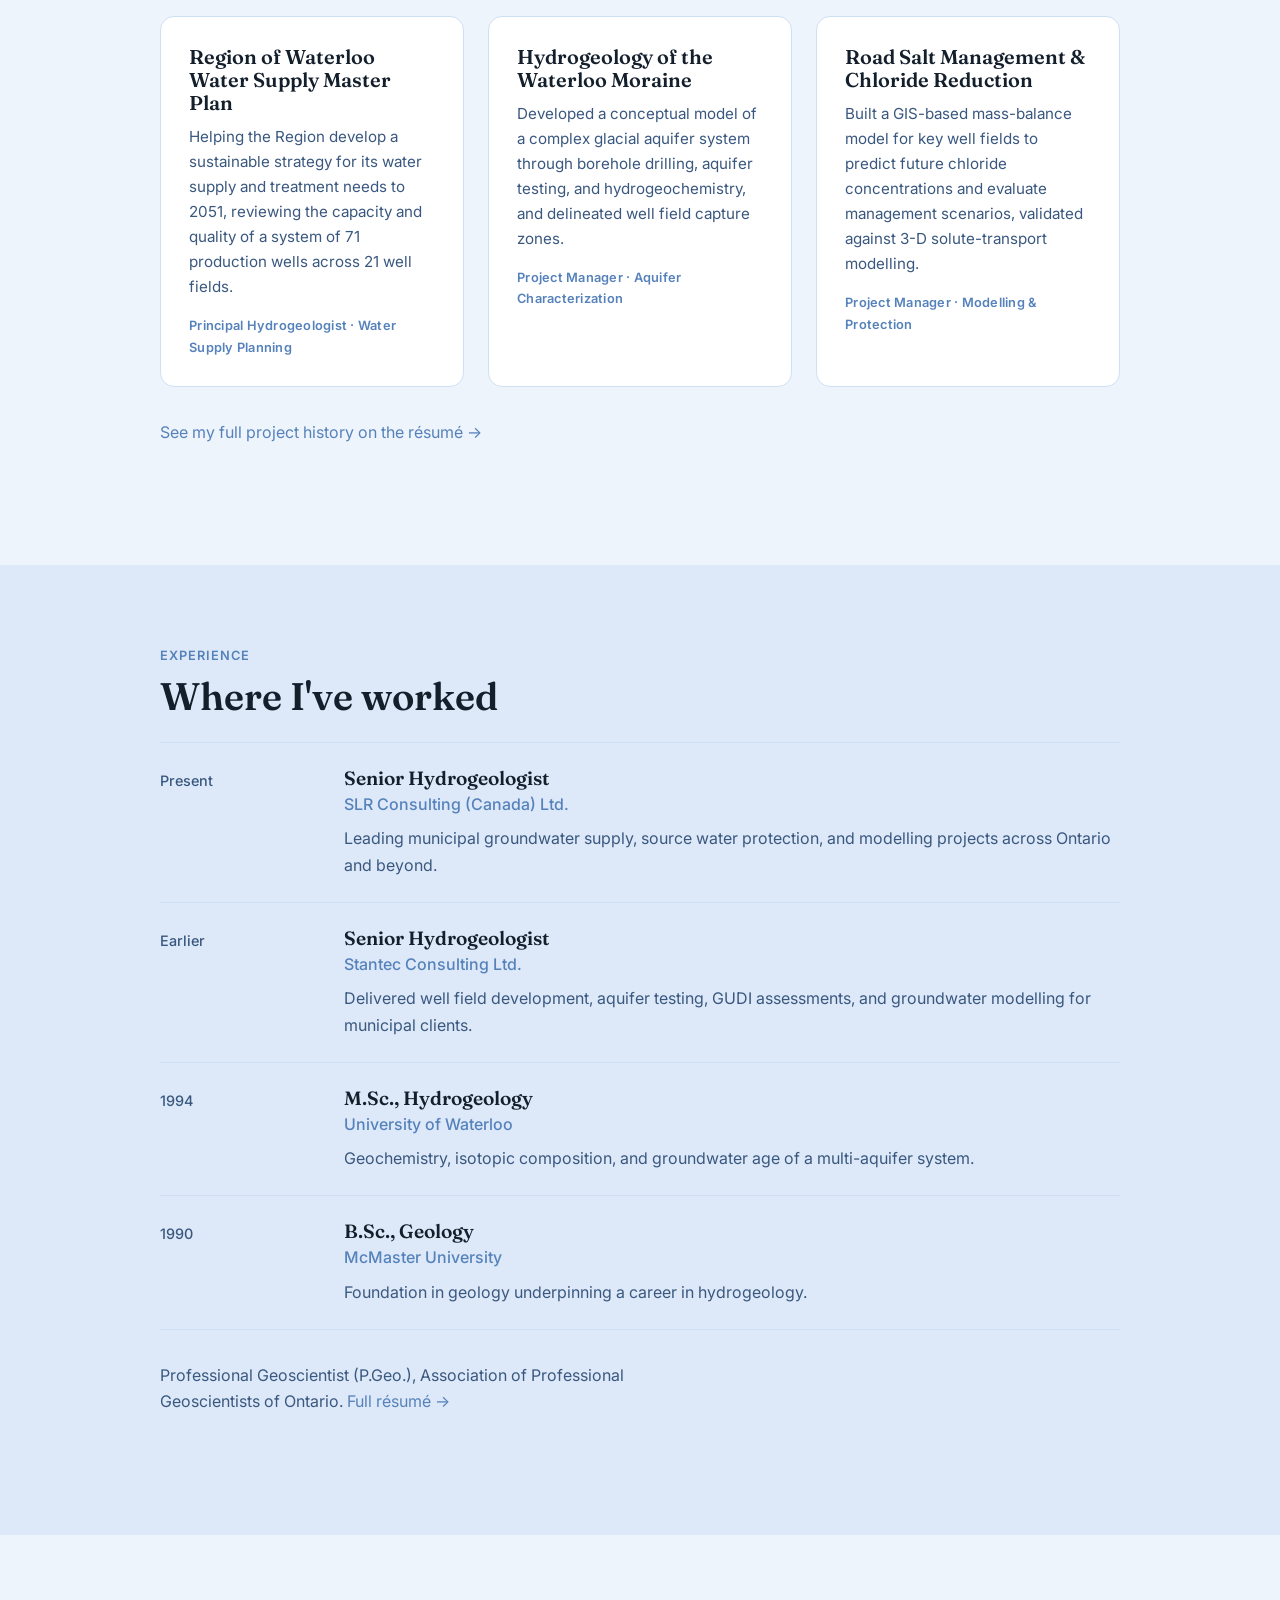
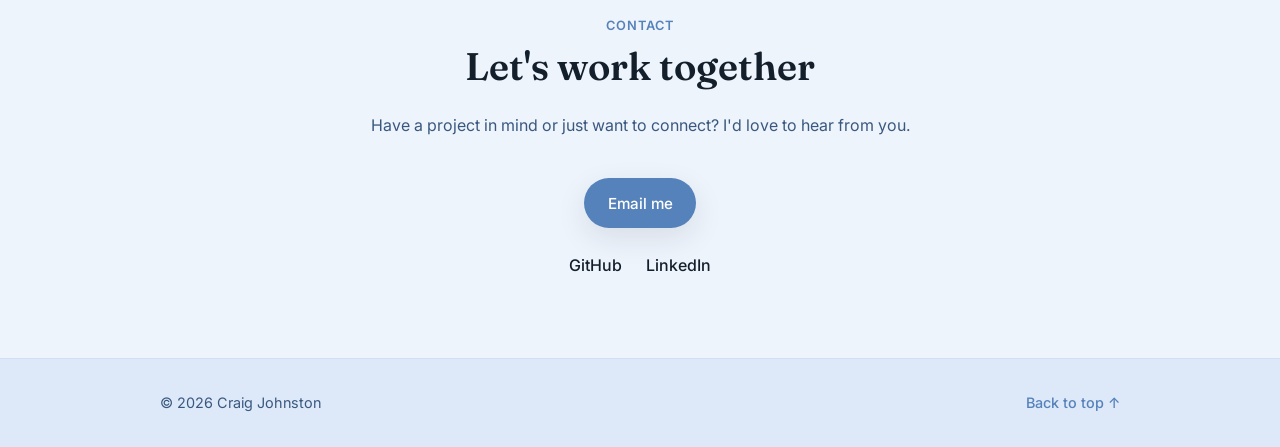
==== commit aadf45c0: "Add ?v=2 cache-busting tags to CSS/JS/favicon links Co-Authored-By: Claude Opus 4.7 (1M context) <no" ====
--- a/index.html
+++ b/index.html
@@ -11,14 +11,14 @@
   <meta property="og:description" content="Senior Hydrogeologist (P.Geo.) at SLR — 30+ years in municipal groundwater supply, protection, and modelling." />
   <meta property="og:type" content="website" />
 
-  <link rel="icon" href="favicon.svg" type="image/svg+xml" />
+  <link rel="icon" href="favicon.svg?v=2" type="image/svg+xml" />
 
   <!-- Fonts: Fraunces (serif headings) + Inter (body) -->
   <link rel="preconnect" href="https://fonts.googleapis.com" />
   <link rel="preconnect" href="https://fonts.gstatic.com" crossorigin />
   <link href="https://fonts.googleapis.com/css2?family=Fraunces:opsz,wght@9..144,400;9..144,500;9..144,600&family=Inter:wght@400;500;600&display=swap" rel="stylesheet" />
 
-  <link rel="stylesheet" href="styles.css" />
+  <link rel="stylesheet" href="styles.css?v=2" />
 </head>
 <body>
   <!-- ===== Header / Nav ===== -->
@@ -210,8 +210,7 @@
           <a class="btn btn-primary" href="mailto:csjohnston92@gmail.com">Email me</a>
           <div class="social-links">
             <a href="https://github.com/CTJohnston9801" target="_blank" rel="noopener">GitHub</a>
-            <!-- Add your real LinkedIn URL below. -->
-            <a href="https://www.linkedin.com/" target="_blank" rel="noopener">LinkedIn</a>
+            <a href="https://www.linkedin.com/in/craig-johnston-26009a25/" target="_blank" rel="noopener">LinkedIn</a>
           </div>
         </div>
       </div>
@@ -226,6 +225,6 @@
     </div>
   </footer>
 
-  <script src="script.js"></script>
+  <script src="script.js?v=2"></script>
 </body>
 </html>
--- a/styles.css
+++ b/styles.css
@@ -1,22 +1,23 @@
 /* ===========================================================
    Craig Johnston — personal site
-   Warm & professional theme
+   FourSnow palette — cool blue theme (light)
+   #70a9f3 bright · #5682bb steel · #3a587f slate · #141f2c navy
    =========================================================== */
 
 :root {
-  --bg:        #fbf7f1;  /* warm cream */
-  --bg-alt:    #f3ece1;  /* deeper cream for alternating sections */
+  --bg:        #eef4fc;  /* pale blue */
+  --bg-alt:    #dde9f8;  /* deeper pale blue for alternating sections */
   --card:      #ffffff;
-  --ink:       #2c2723;  /* warm near-black */
-  --muted:     #6b6258;  /* warm gray, secondary text */
-  --accent:    #b5654a;  /* clay / terracotta */
-  --accent-dk: #934f3a;  /* darker clay for hover */
-  --gold:      #c89a5b;  /* soft secondary accent */
-  --border:    #e7ddd0;
+  --ink:       #141f2c;  /* deep navy text */
+  --muted:     #3a587f;  /* slate blue, secondary text */
+  --accent:    #5682bb;  /* steel blue */
+  --accent-dk: #3a587f;  /* slate blue for hover */
+  --gold:      #5682bb;  /* steel blue, tag/label accent */
+  --border:    #cfe0f4;  /* light blue border */
 
   --maxw: 960px;
   --radius: 14px;
-  --shadow: 0 10px 30px rgba(76, 56, 42, 0.08);
+  --shadow: 0 10px 30px rgba(20, 31, 44, 0.10);
 
   --font-head: "Fraunces", Georgia, "Times New Roman", serif;
   --font-body: "Inter", system-ui, -apple-system, "Segoe UI", Roboto, sans-serif;
@@ -69,7 +70,7 @@
   position: sticky;
   top: 0;
   z-index: 50;
-  background: rgba(251, 247, 241, 0.85);
+  background: rgba(238, 244, 252, 0.85);
   backdrop-filter: saturate(180%) blur(10px);
   border-bottom: 1px solid var(--border);
 }
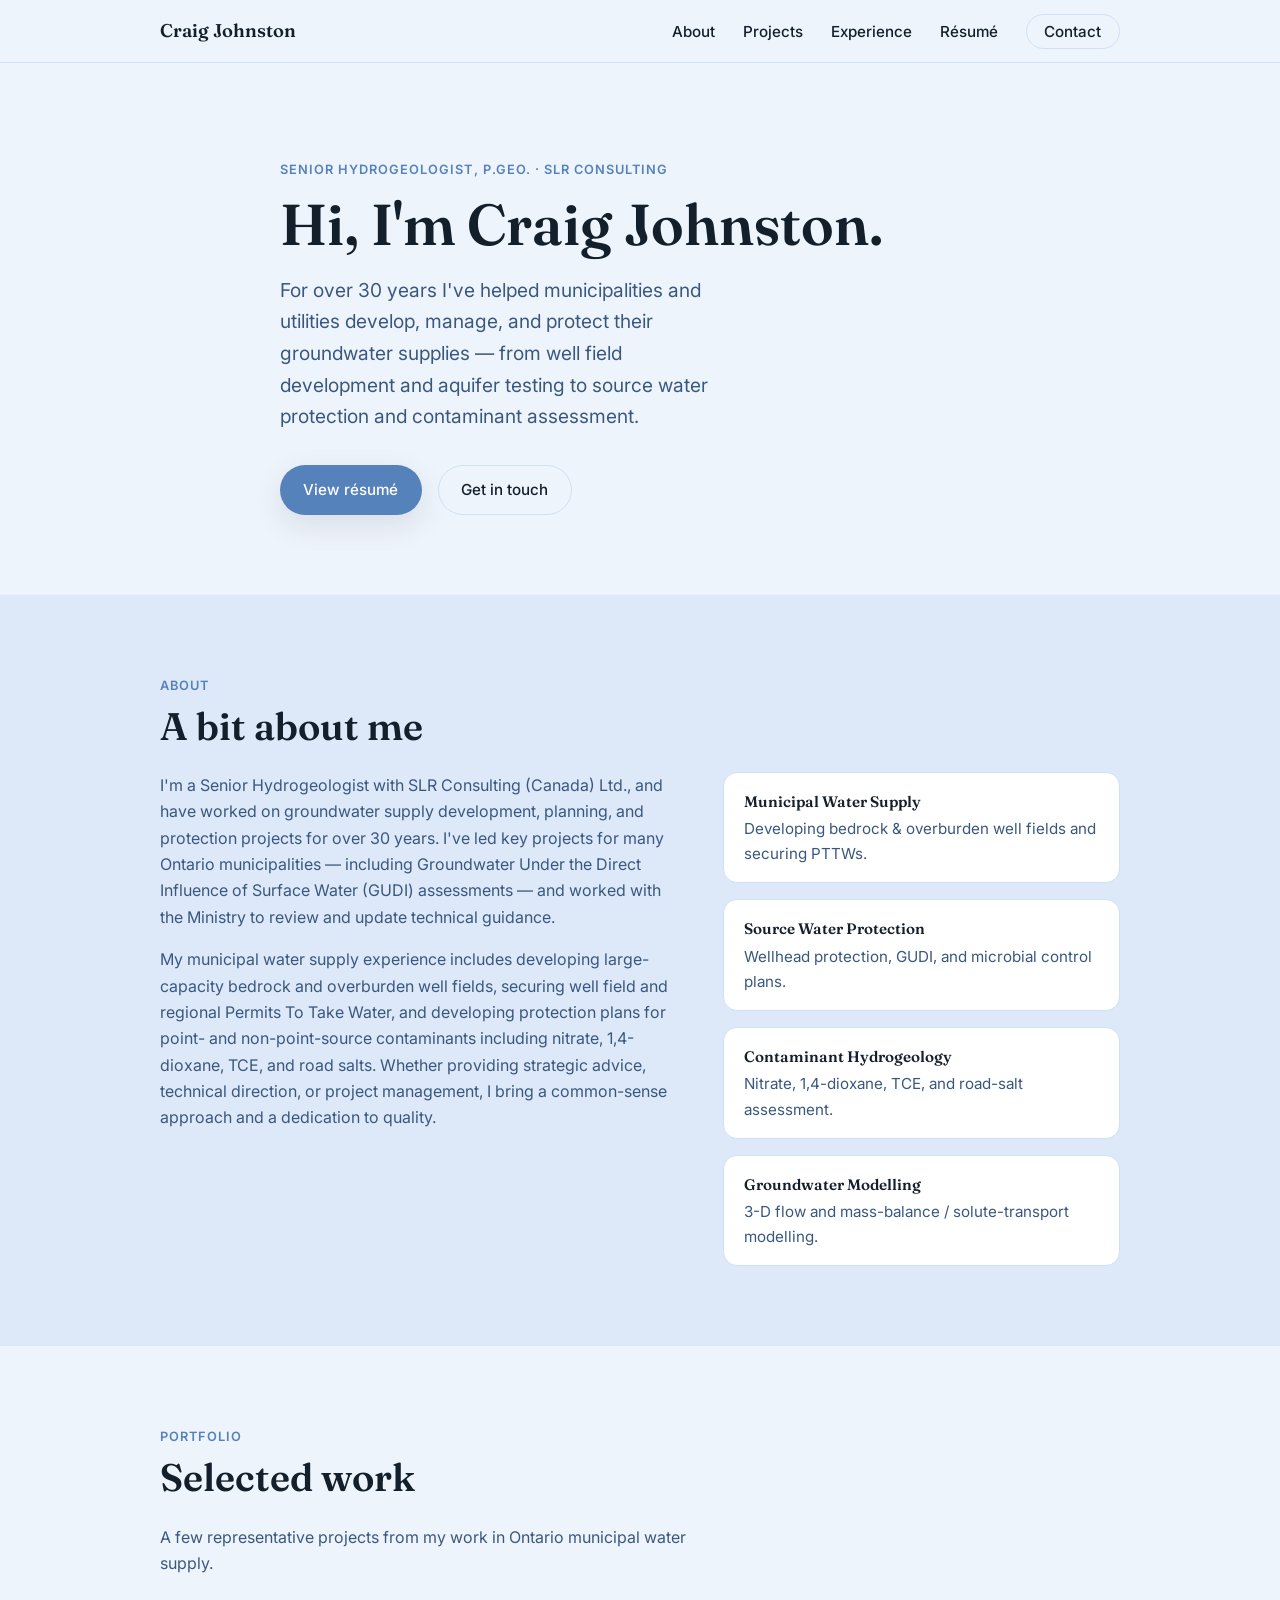
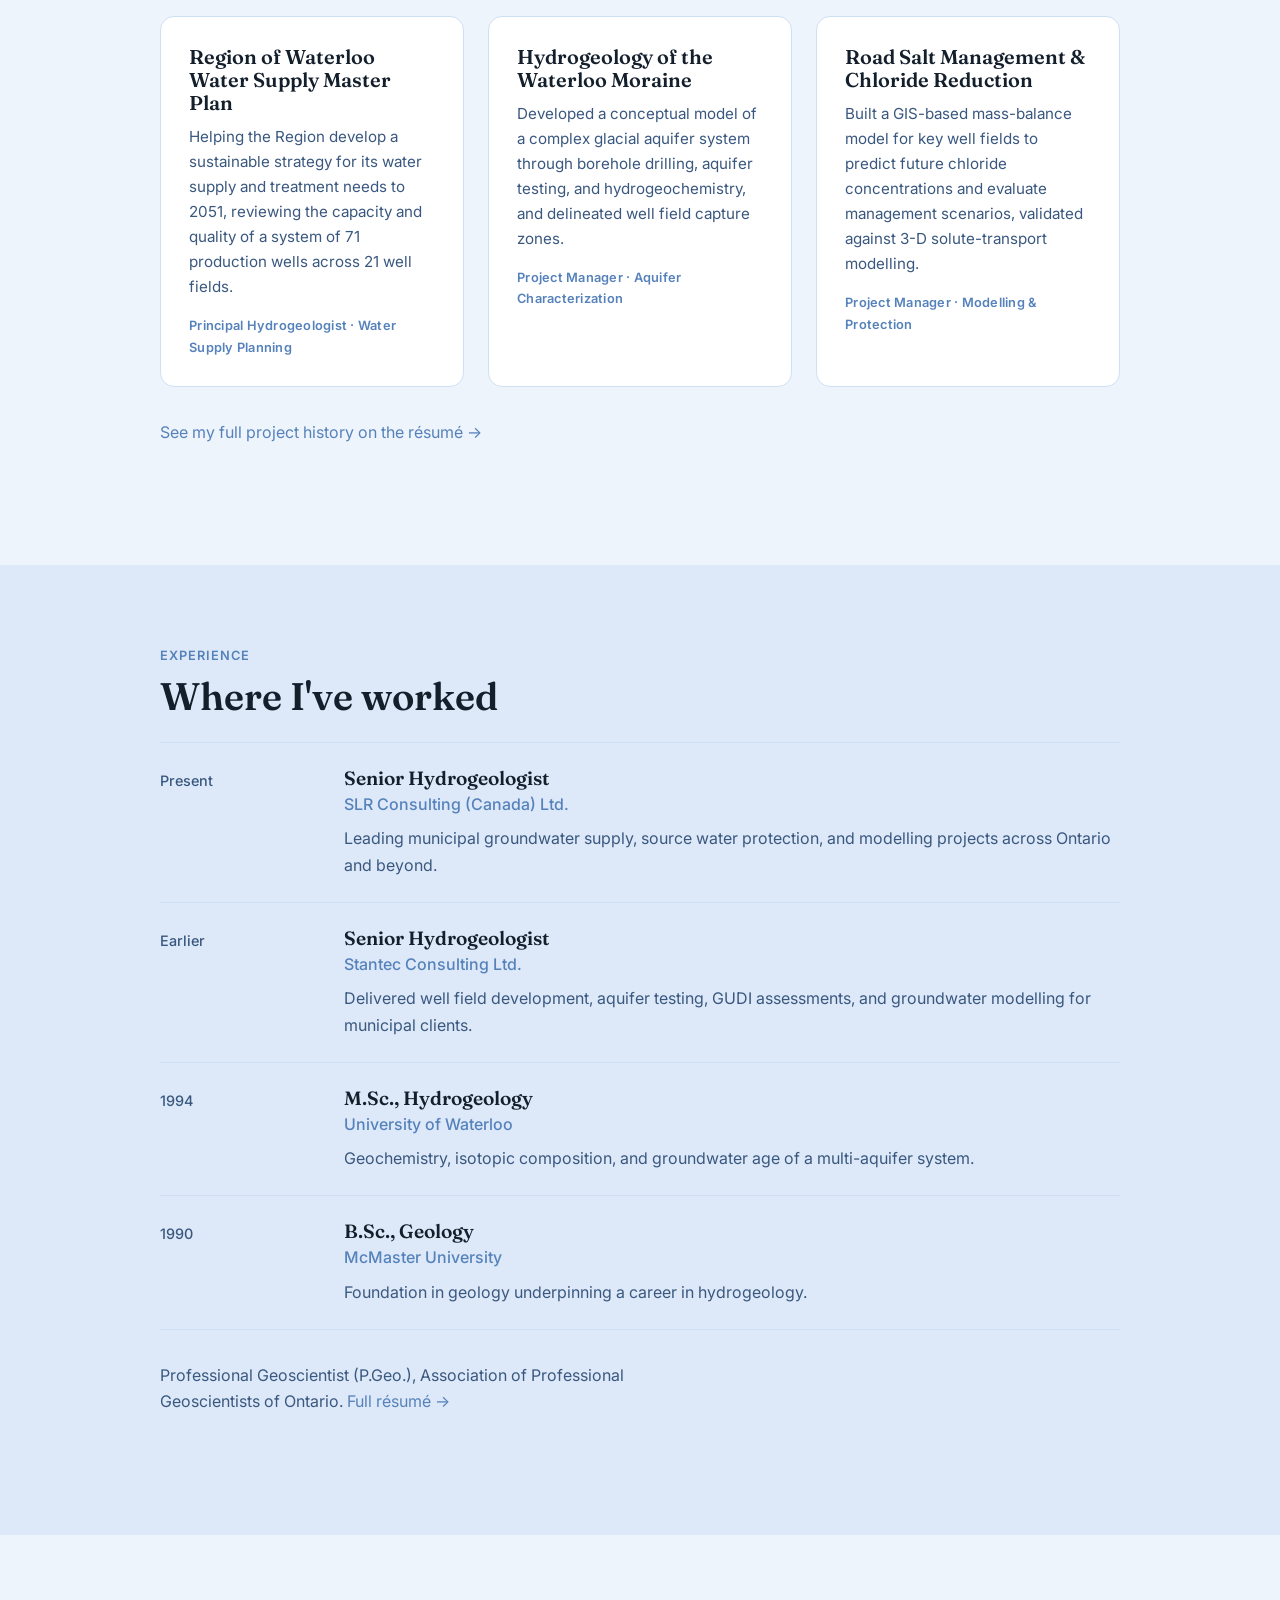
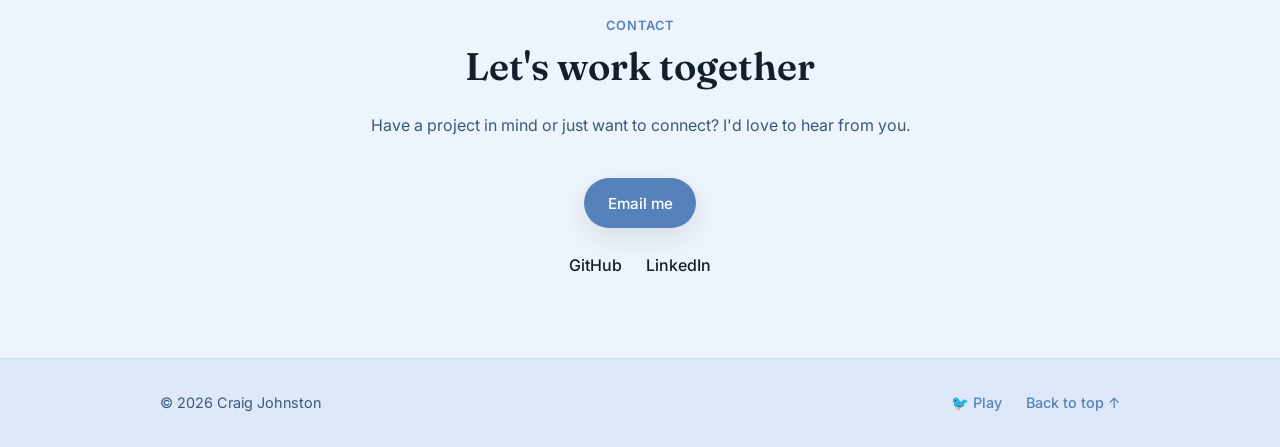
==== commit 572ddc0b: "Add Play link to footer; bump styles to v=3 Co-Authored-By: Claude Opus 4.7 (1M context) <noreply@an" ====
--- a/index.html
+++ b/index.html
@@ -18,7 +18,7 @@
   <link rel="preconnect" href="https://fonts.gstatic.com" crossorigin />
   <link href="https://fonts.googleapis.com/css2?family=Fraunces:opsz,wght@9..144,400;9..144,500;9..144,600&family=Inter:wght@400;500;600&display=swap" rel="stylesheet" />
 
-  <link rel="stylesheet" href="styles.css?v=2" />
+  <link rel="stylesheet" href="styles.css?v=3" />
 </head>
 <body>
   <!-- ===== Header / Nav ===== -->
@@ -221,7 +221,10 @@
   <footer class="site-footer">
     <div class="container">
       <p>&copy; <span id="year"></span> Craig Johnston</p>
-      <a href="#top" class="back-to-top">Back to top ↑</a>
+      <span class="footer-links">
+        <a href="flappy.html">🐦 Play</a>
+        <a href="#top" class="back-to-top">Back to top ↑</a>
+      </span>
     </div>
   </footer>
 
--- a/styles.css
+++ b/styles.css
@@ -229,6 +229,8 @@
   gap: 1rem;
 }
 .site-footer p { margin: 0; color: var(--muted); font-size: 0.9rem; }
+.footer-links { display: flex; align-items: center; gap: 1.5rem; }
+.footer-links a { font-size: 0.9rem; font-weight: 500; }
 .back-to-top { font-size: 0.9rem; font-weight: 500; }
 
 /* ----- Scroll reveal ----- */
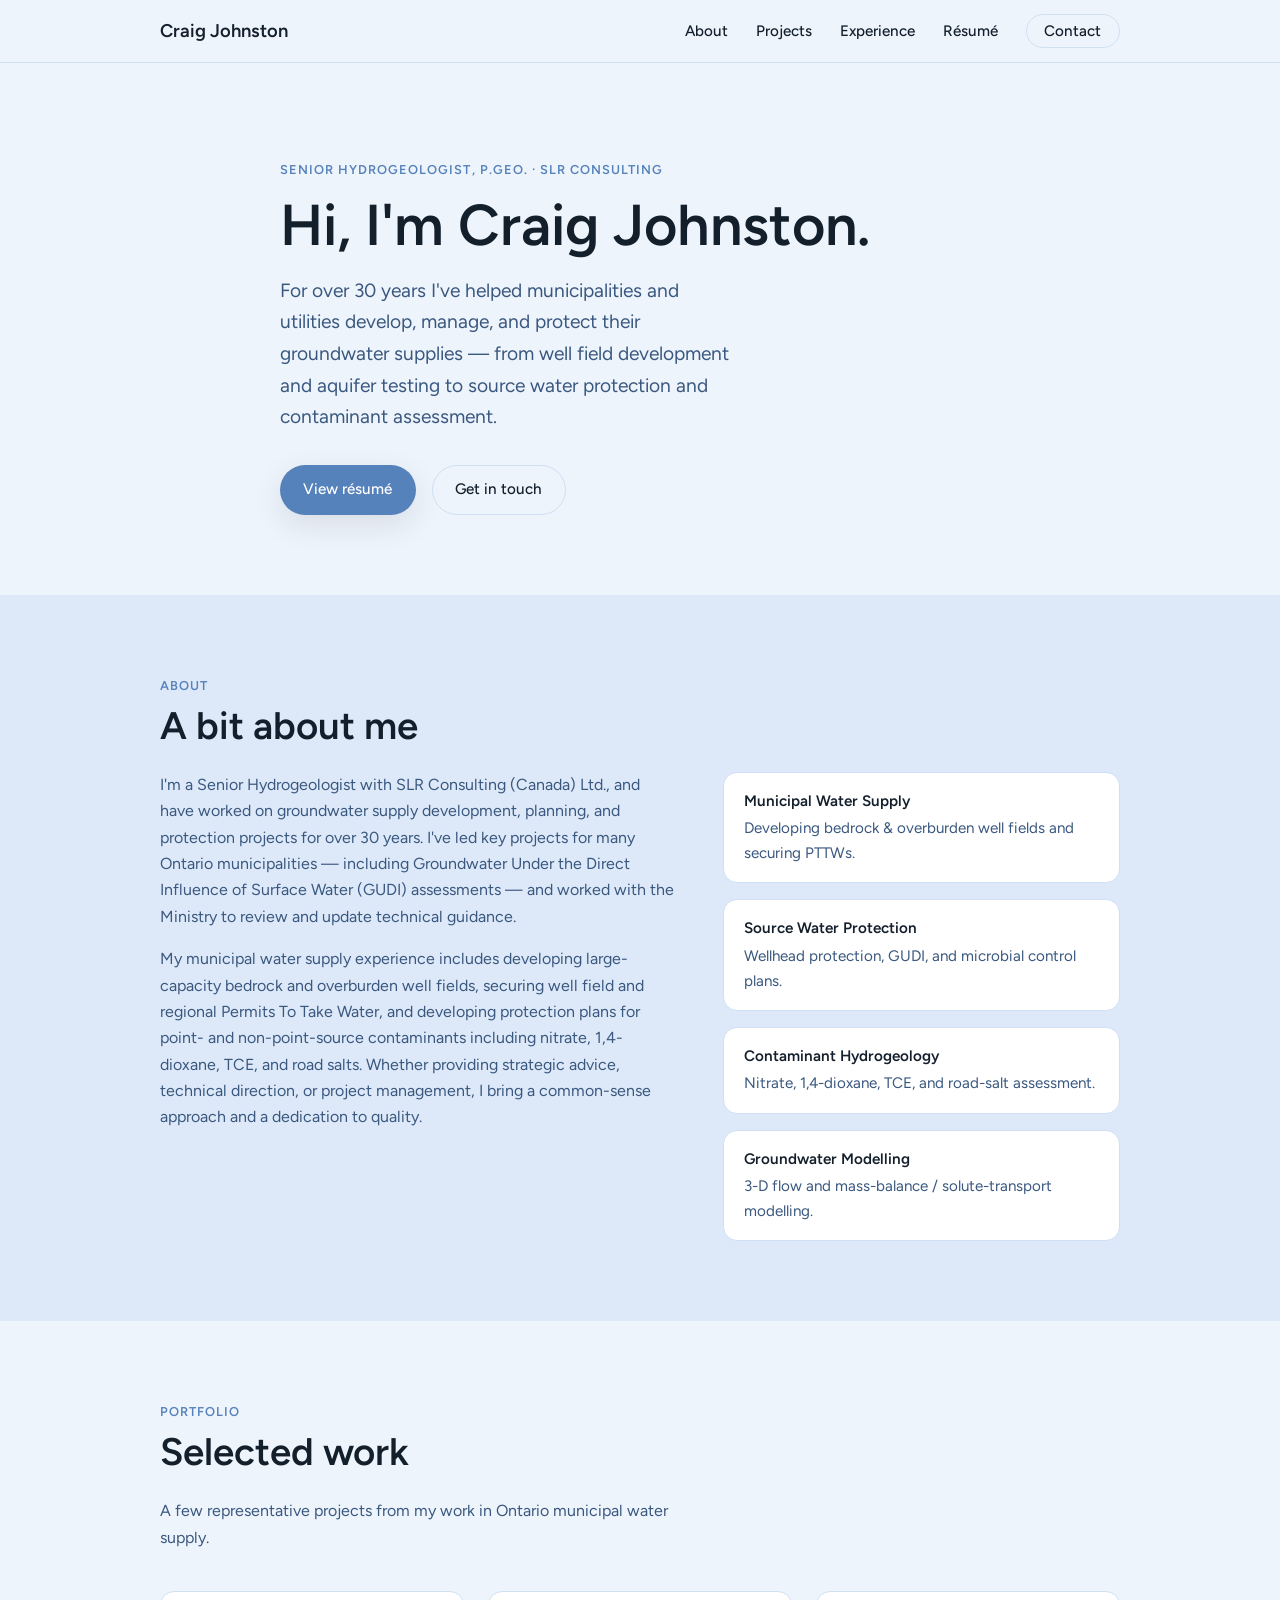
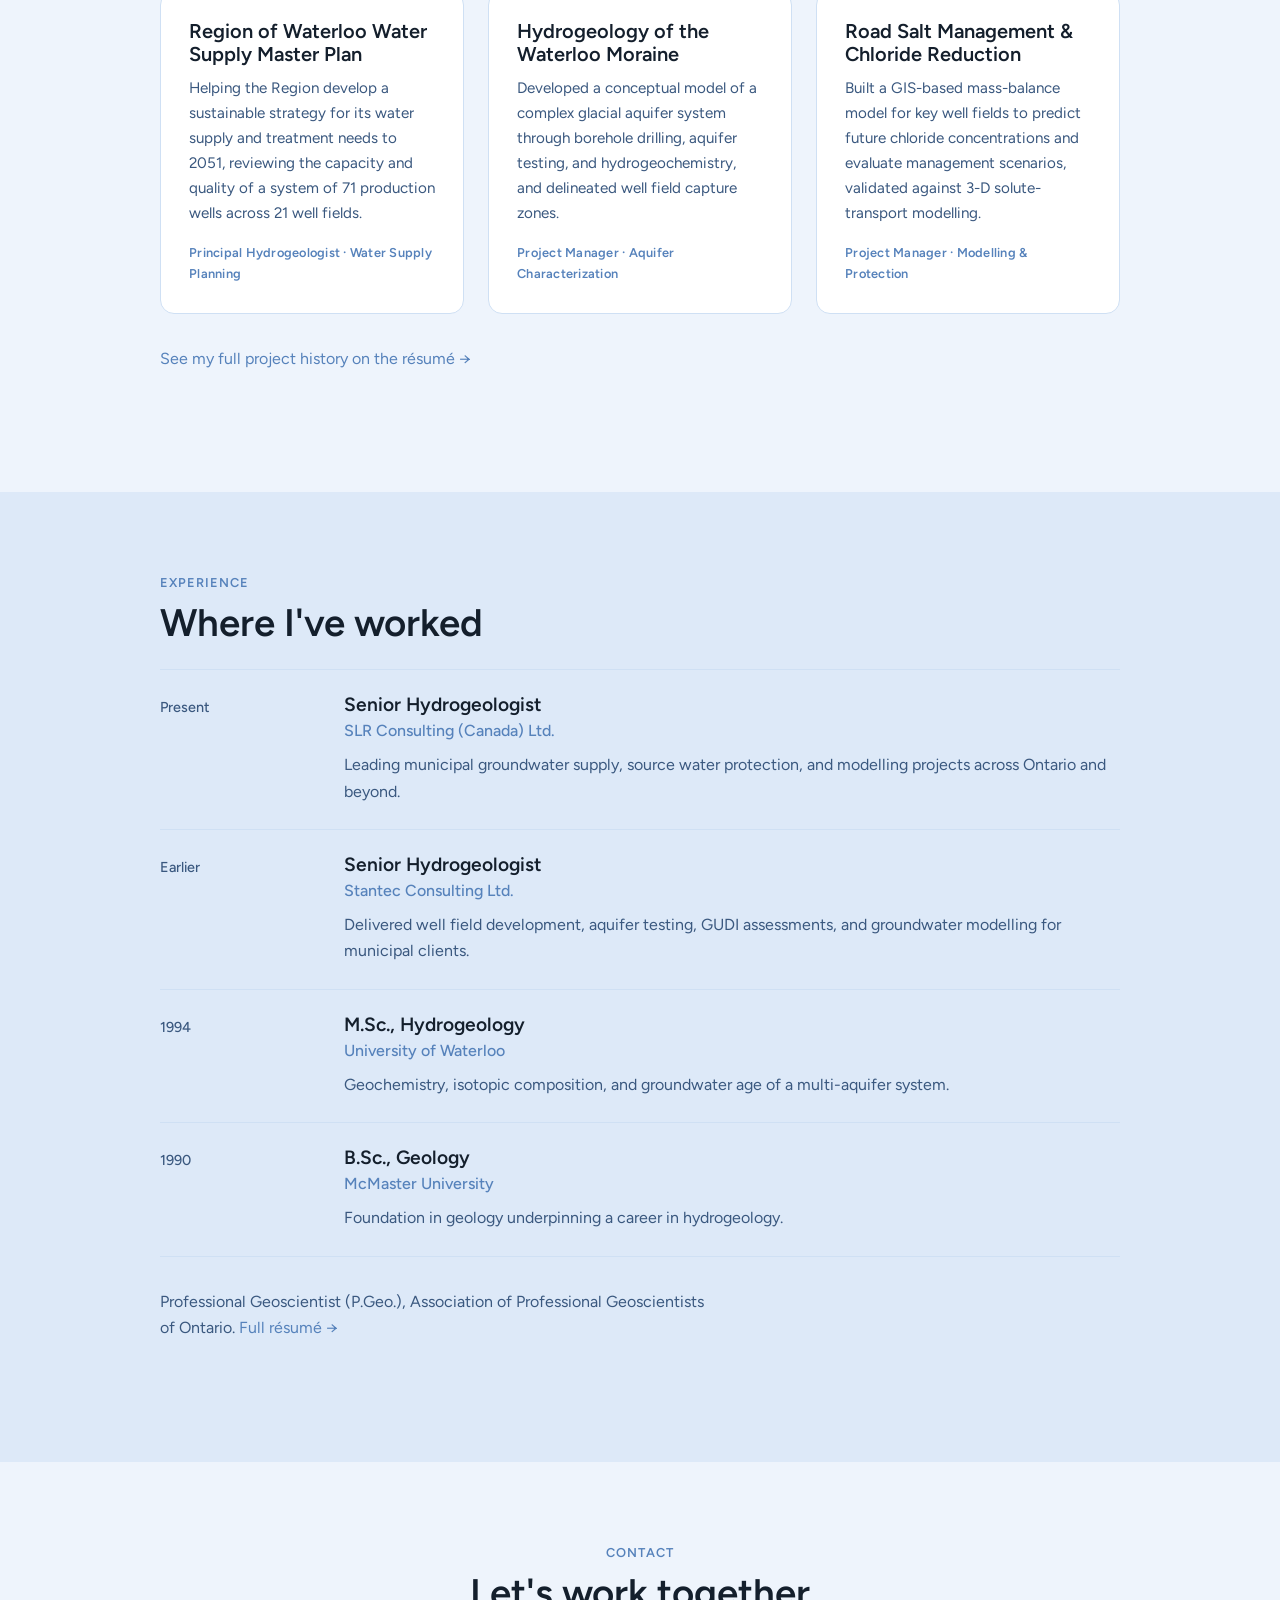
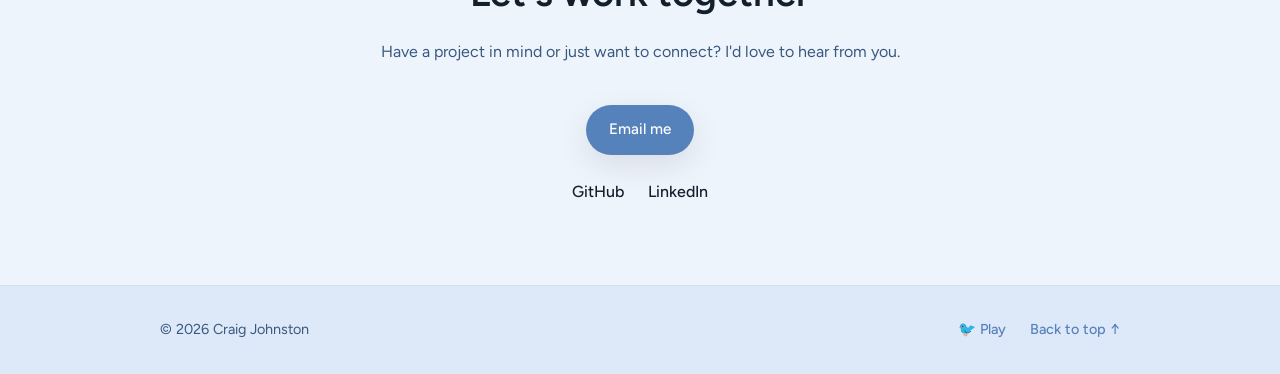
==== commit 594653cb: "Switch site font to Figtree; bump styles to v=4 Co-Authored-By: Claude Opus 4.7 (1M context) <norepl" ====
--- a/index.html
+++ b/index.html
@@ -16,9 +16,9 @@
   <!-- Fonts: Fraunces (serif headings) + Inter (body) -->
   <link rel="preconnect" href="https://fonts.googleapis.com" />
   <link rel="preconnect" href="https://fonts.gstatic.com" crossorigin />
-  <link href="https://fonts.googleapis.com/css2?family=Fraunces:opsz,wght@9..144,400;9..144,500;9..144,600&family=Inter:wght@400;500;600&display=swap" rel="stylesheet" />
-
-  <link rel="stylesheet" href="styles.css?v=3" />
+  <link href="https://fonts.googleapis.com/css2?family=Figtree:wght@400;500;600;700&display=swap" rel="stylesheet" />
+
+  <link rel="stylesheet" href="styles.css?v=4" />
 </head>
 <body>
   <!-- ===== Header / Nav ===== -->
--- a/styles.css
+++ b/styles.css
@@ -19,8 +19,8 @@
   --radius: 14px;
   --shadow: 0 10px 30px rgba(20, 31, 44, 0.10);
 
-  --font-head: "Fraunces", Georgia, "Times New Roman", serif;
-  --font-body: "Inter", system-ui, -apple-system, "Segoe UI", Roboto, sans-serif;
+  --font-head: "Figtree", system-ui, -apple-system, "Segoe UI", Roboto, sans-serif;
+  --font-body: "Figtree", system-ui, -apple-system, "Segoe UI", Roboto, sans-serif;
 }
 
 /* ----- Reset & base ----- */
